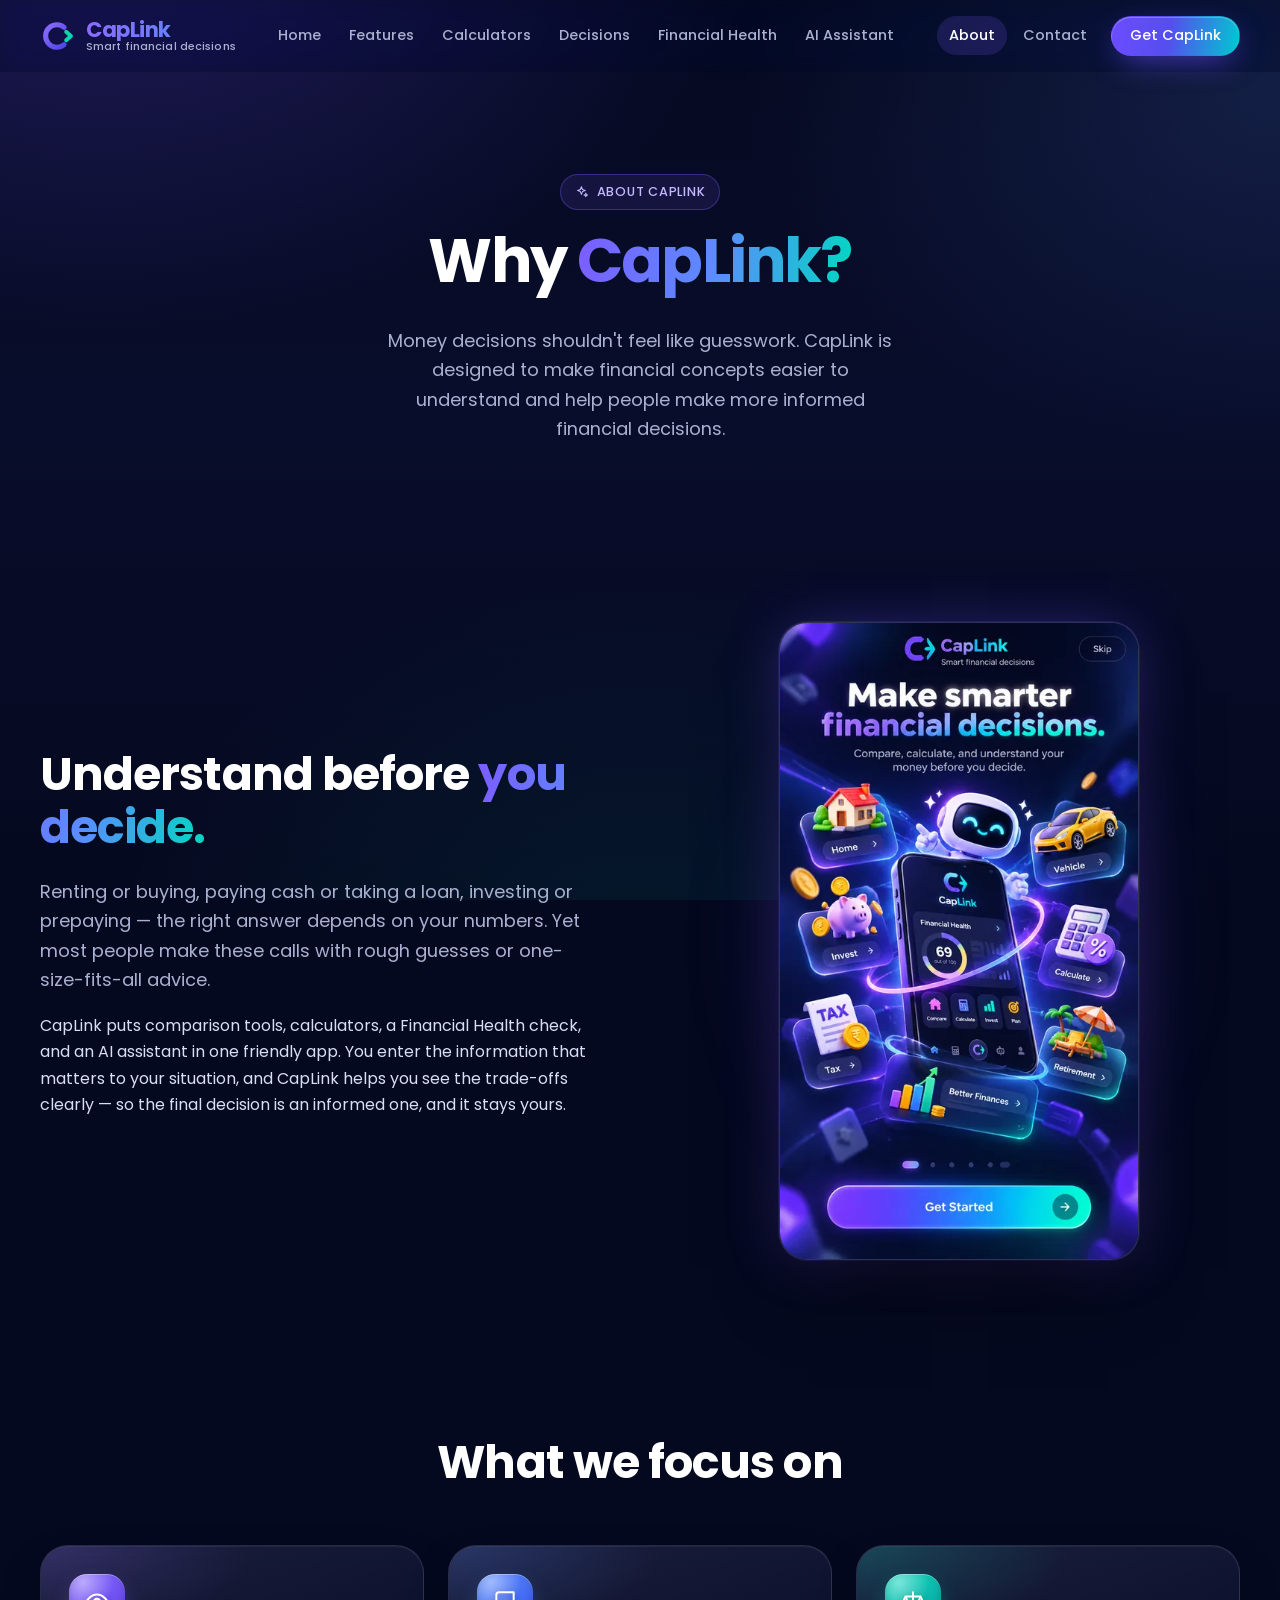
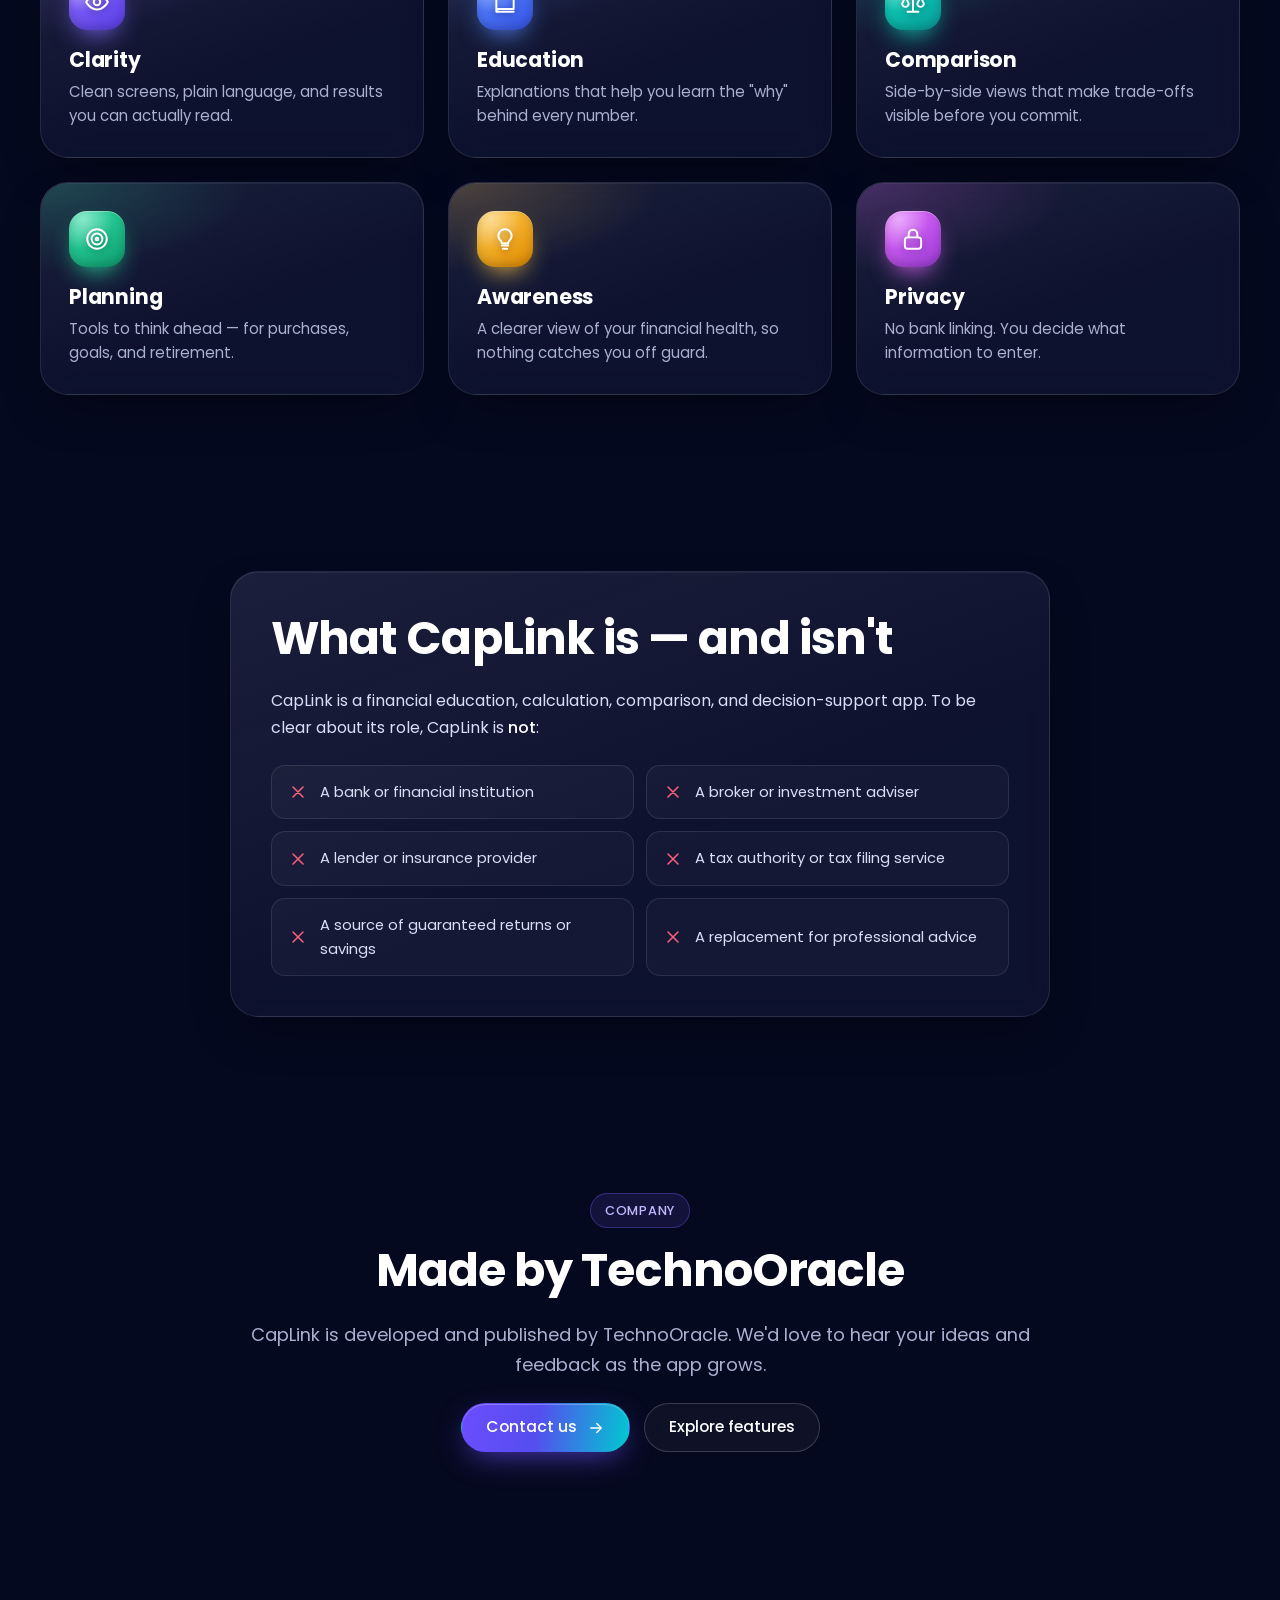
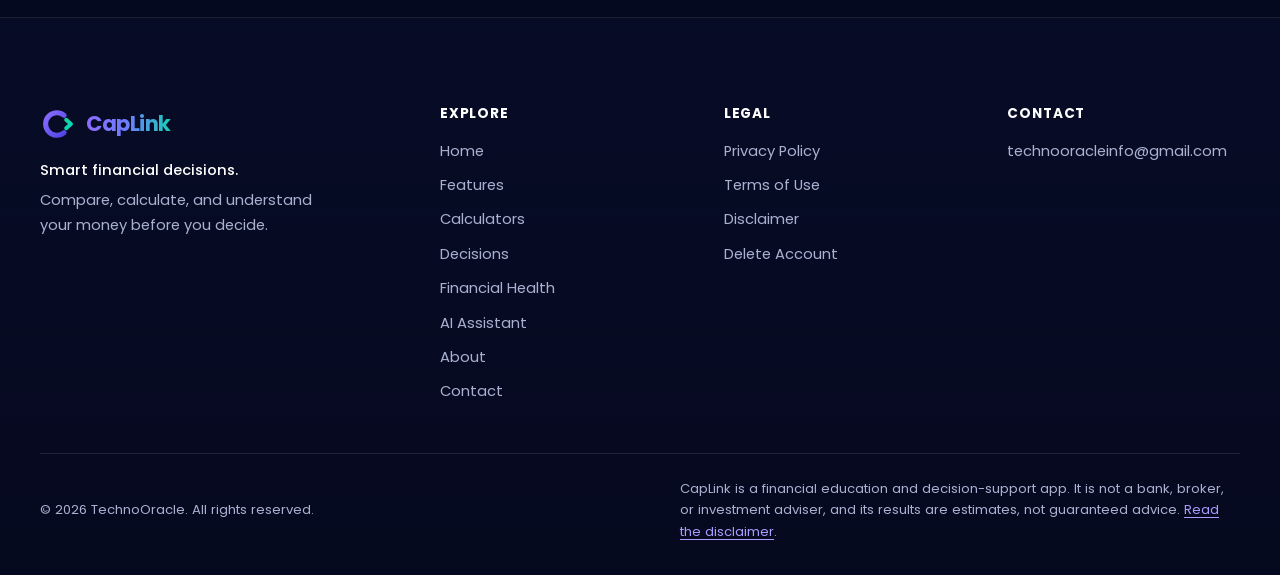
==== about.html @ 888e5fcb "first commit" ====
<!doctype html>
<html lang="en">
<head>
  <meta charset="utf-8">
  <meta name="viewport" content="width=device-width, initial-scale=1">
  <title>About CapLink — Why We Built It</title>
  <meta name="description" content="CapLink, by TechnoOracle, is designed to make financial concepts easier to understand and help people make more informed financial decisions.">
  <!-- Canonical/OG URLs use a placeholder domain: replace YOUR-DOMAIN.com before launch (see README). -->
  <link rel="canonical" href="https://YOUR-DOMAIN.com/about.html">
  <meta property="og:type" content="website">
  <meta property="og:site_name" content="CapLink">
  <meta property="og:title" content="About CapLink — Why We Built It">
  <meta property="og:description" content="CapLink, by TechnoOracle, is designed to make financial concepts easier to understand and help people make more informed financial decisions.">
  <meta property="og:url" content="https://YOUR-DOMAIN.com/about.html">
  <meta property="og:image" content="https://YOUR-DOMAIN.com/assets/backgrounds/og-image.jpg">
  <meta property="og:image:width" content="1200">
  <meta property="og:image:height" content="630">
  <meta name="twitter:card" content="summary_large_image">
  <meta name="theme-color" content="#05091F">
  <meta name="color-scheme" content="dark">
  <link rel="icon" href="assets/logo/caplink-mark.svg" type="image/svg+xml">
  <link rel="icon" href="assets/icons/favicon-32.png" sizes="32x32" type="image/png">
  <link rel="apple-touch-icon" href="assets/icons/apple-touch-icon.png">
  <link rel="preload" href="assets/fonts/poppins-700.woff" as="font" type="font/woff" crossorigin>
  <link rel="preload" href="assets/fonts/poppins-400.woff" as="font" type="font/woff" crossorigin>
  <link rel="stylesheet" href="css/styles.css">
  <link rel="stylesheet" href="css/animations.css">
  <link rel="stylesheet" href="css/responsive.css">
  <script>document.documentElement.classList.add("js");</script>
</head>
<body>
<a class="skip-link" href="#main">Skip to content</a>
<header class="site-header">
  <nav class="nav container" aria-label="Primary">
    <a class="brand" href="index.html" aria-label="CapLink home"><svg class="brand__mark" viewBox="0 0 64 64" aria-hidden="true" focusable="false"><defs><linearGradient id="m2c" x1="0" y1="0" x2="1" y2="1"><stop offset="0" stop-color="#8B6CFF"/><stop offset="1" stop-color="#4F46E5"/></linearGradient><linearGradient id="m2k" x1="0" y1="0" x2="1" y2="1"><stop offset="0" stop-color="#18D09C"/><stop offset="1" stop-color="#00D9C0"/></linearGradient></defs><path d="M42.86 16.68A20 20 0 1 0 42.86 47.32" fill="none" stroke="url(#m2c)" stroke-width="9" stroke-linecap="round"/><path d="M46.5 24.5L55 32L46.5 39.5" fill="none" stroke="url(#m2k)" stroke-width="7" stroke-linecap="round" stroke-linejoin="round"/></svg><span class="brand__text"><span class="brand__name">CapLink</span><span class="brand__tag">Smart financial decisions</span></span></a>
    <ul class="nav__links"><li><a href="index.html">Home</a></li><li><a href="features.html">Features</a></li><li><a href="calculators.html">Calculators</a></li><li><a href="decisions.html">Decisions</a></li><li><a href="financial-health.html">Financial Health</a></li><li><a href="ai-assistant.html">AI Assistant</a></li></ul>
    <ul class="nav__actions"><li><a href="about.html" aria-current="page">About</a></li><li><a href="contact.html">Contact</a></li><li><a class="btn btn--primary btn--sm" href="index.html#download">Get CapLink</a></li></ul>
    <button class="nav-toggle" type="button" aria-expanded="false" aria-controls="mobile-menu" aria-label="Open menu">
      <span class="nav-toggle__bar"></span><span class="nav-toggle__bar"></span><span class="nav-toggle__bar"></span>
    </button>
  </nav>
</header>
<div class="mobile-menu" id="mobile-menu">
  <nav aria-label="Mobile">
    <ul><li><a href="index.html">Home</a></li><li><a href="features.html">Features</a></li><li><a href="calculators.html">Calculators</a></li><li><a href="decisions.html">Decisions</a></li><li><a href="financial-health.html">Financial Health</a></li><li><a href="ai-assistant.html">AI Assistant</a></li></ul>
    <p class="mobile-menu__group-label">Company</p>
    <ul><li><a href="about.html" aria-current="page">About</a></li><li><a href="contact.html">Contact</a></li></ul>
    <p class="mobile-menu__group-label">Legal</p>
    <ul><li><a href="privacy-policy.html">Privacy Policy</a></li><li><a href="terms.html">Terms of Use</a></li><li><a href="disclaimer.html">Disclaimer</a></li><li><a href="delete-account.html">Delete Account</a></li></ul>
    <a class="btn btn--primary" href="index.html#download">Get CapLink <svg viewBox="0 0 24 24" fill="none" stroke="currentColor" stroke-width="1.8" stroke-linecap="round" stroke-linejoin="round" aria-hidden="true" focusable="false"><path d="M5 12h14M13 6l6 6-6 6"/></svg></a>
  </nav>
</div>
<main id="main">
<section class="page-hero page-hero--center" aria-labelledby="page-title">
  <div class="container container--narrow" data-reveal>
    <p class="eyebrow"><svg viewBox="0 0 24 24" fill="none" stroke="currentColor" stroke-width="1.8" stroke-linecap="round" stroke-linejoin="round" aria-hidden="true" focusable="false"><path d="M11 3l1.8 4.7 4.7 1.8-4.7 1.8L11 16l-1.8-4.7L4.5 9.5l4.7-1.8L11 3zM18.5 14l.9 2.1 2.1.9-2.1.9-.9 2.1-.9-2.1-2.1-.9 2.1-.9.9-2.1z"/></svg> About CapLink</p>
    <h1 id="page-title">Why <span class="gradient-text">CapLink?</span></h1>
    <p class="lead">Money decisions shouldn't feel like guesswork. CapLink is designed to make financial concepts easier to understand and help people make more informed financial decisions.</p>
  </div>
</section>

<section class="section section--tight" aria-labelledby="mission-title">
  <div class="container split">
    <div data-reveal>
      <h2 id="mission-title">Understand before <span class="gradient-text">you decide.</span></h2>
      <p class="lead">Renting or buying, paying cash or taking a loan, investing or prepaying — the right answer depends on your numbers. Yet most people make these calls with rough guesses or one-size-fits-all advice.</p>
      <p>CapLink puts comparison tools, calculators, a Financial Health check, and an AI assistant in one friendly app. You enter the information that matters to your situation, and CapLink helps you see the trade-offs clearly — so the final decision is an informed one, and it stays yours.</p>
    </div>
    <div class="split__media" data-reveal="scale">
      <figure class="shot float-soft"><picture><source type="image/webp" srcset="assets/screenshots/onboarding-480.webp 480w, assets/screenshots/onboarding.webp 940w" sizes="(max-width: 640px) 80vw, 360px"><img src="assets/screenshots/onboarding.jpg" width="940" height="1670" alt="CapLink onboarding screen introducing the app with the message &quot;Make smarter financial decisions&quot;" loading="lazy" decoding="async"></picture></figure>
    </div>
  </div>
</section>

<section class="section section--tight" aria-labelledby="values-title">
  <div class="container">
    <div class="section-head section-head--center" data-reveal>
      <h2 id="values-title">What we focus on</h2>
    </div>
    <div class="card-grid card-grid--3" data-reveal-stagger=".06">
      <article class="value-card feature-card glass tone-purple" data-reveal><span class="icon-tile"><svg viewBox="0 0 24 24" fill="none" stroke="currentColor" stroke-width="1.8" stroke-linecap="round" stroke-linejoin="round" aria-hidden="true" focusable="false"><path d="M2 12s3.6-7 10-7 10 7 10 7-3.6 7-10 7S2 12 2 12z"/><circle cx="12" cy="12" r="3"/></svg></span><h3>Clarity</h3><p>Clean screens, plain language, and results you can actually read.</p></article>
      <article class="value-card feature-card glass tone-blue" data-reveal><span class="icon-tile"><svg viewBox="0 0 24 24" fill="none" stroke="currentColor" stroke-width="1.8" stroke-linecap="round" stroke-linejoin="round" aria-hidden="true" focusable="false"><path d="M4 5.5A2.5 2.5 0 016.5 3H20v15.5H6.5A2.5 2.5 0 004 21V5.5zM4 21h16"/></svg></span><h3>Education</h3><p>Explanations that help you learn the "why" behind every number.</p></article>
      <article class="value-card feature-card glass tone-teal" data-reveal><span class="icon-tile"><svg viewBox="0 0 24 24" fill="none" stroke="currentColor" stroke-width="1.8" stroke-linecap="round" stroke-linejoin="round" aria-hidden="true" focusable="false"><path d="M12 3v18M7 21h10M5 7h14M5 7l-3 6.5a3 3 0 006 0L5 7zM19 7l-3 6.5a3 3 0 006 0L19 7z"/></svg></span><h3>Comparison</h3><p>Side-by-side views that make trade-offs visible before you commit.</p></article>
      <article class="value-card feature-card glass tone-green" data-reveal><span class="icon-tile"><svg viewBox="0 0 24 24" fill="none" stroke="currentColor" stroke-width="1.8" stroke-linecap="round" stroke-linejoin="round" aria-hidden="true" focusable="false"><circle cx="12" cy="12" r="9"/><circle cx="12" cy="12" r="5"/><circle cx="12" cy="12" r="1.2"/></svg></span><h3>Planning</h3><p>Tools to think ahead — for purchases, goals, and retirement.</p></article>
      <article class="value-card feature-card glass tone-gold" data-reveal><span class="icon-tile"><svg viewBox="0 0 24 24" fill="none" stroke="currentColor" stroke-width="1.8" stroke-linecap="round" stroke-linejoin="round" aria-hidden="true" focusable="false"><path d="M9 18h6M10 21h4M12 3a6 6 0 00-4 10.5c.7.7 1 1.5 1 2.5h6c0-1 .3-1.8 1-2.5A6 6 0 0012 3z"/></svg></span><h3>Awareness</h3><p>A clearer view of your financial health, so nothing catches you off guard.</p></article>
      <article class="value-card feature-card glass tone-pink" data-reveal><span class="icon-tile"><svg viewBox="0 0 24 24" fill="none" stroke="currentColor" stroke-width="1.8" stroke-linecap="round" stroke-linejoin="round" aria-hidden="true" focusable="false"><rect x="4.5" y="10.5" width="15" height="10.5" rx="2.5"/><path d="M8 10.5V7.5a4 4 0 018 0v3"/></svg></span><h3>Privacy</h3><p>No bank linking. You decide what information to enter.</p></article>
    </div>
  </div>
</section>

<section class="section section--tight" aria-labelledby="not-title">
  <div class="container container--narrow">
    <div class="glass panel" data-reveal>
      <h2 id="not-title">What CapLink is — and isn't</h2>
      <p>CapLink is a financial education, calculation, comparison, and decision-support app. To be clear about its role, CapLink is <strong>not</strong>:</p>
      <ul class="not-list">
        <li><svg viewBox="0 0 24 24" fill="none" stroke="currentColor" stroke-width="1.8" stroke-linecap="round" stroke-linejoin="round" aria-hidden="true" focusable="false"><path d="M6 6l12 12M18 6L6 18"/></svg> A bank or financial institution</li>
        <li><svg viewBox="0 0 24 24" fill="none" stroke="currentColor" stroke-width="1.8" stroke-linecap="round" stroke-linejoin="round" aria-hidden="true" focusable="false"><path d="M6 6l12 12M18 6L6 18"/></svg> A broker or investment adviser</li>
        <li><svg viewBox="0 0 24 24" fill="none" stroke="currentColor" stroke-width="1.8" stroke-linecap="round" stroke-linejoin="round" aria-hidden="true" focusable="false"><path d="M6 6l12 12M18 6L6 18"/></svg> A lender or insurance provider</li>
        <li><svg viewBox="0 0 24 24" fill="none" stroke="currentColor" stroke-width="1.8" stroke-linecap="round" stroke-linejoin="round" aria-hidden="true" focusable="false"><path d="M6 6l12 12M18 6L6 18"/></svg> A tax authority or tax filing service</li>
        <li><svg viewBox="0 0 24 24" fill="none" stroke="currentColor" stroke-width="1.8" stroke-linecap="round" stroke-linejoin="round" aria-hidden="true" focusable="false"><path d="M6 6l12 12M18 6L6 18"/></svg> A source of guaranteed returns or savings</li>
        <li><svg viewBox="0 0 24 24" fill="none" stroke="currentColor" stroke-width="1.8" stroke-linecap="round" stroke-linejoin="round" aria-hidden="true" focusable="false"><path d="M6 6l12 12M18 6L6 18"/></svg> A replacement for professional advice</li>
      </ul>
    </div>
  </div>
</section>

<section class="section section--tight" aria-labelledby="company-title">
  <div class="container container--narrow center" data-reveal>
    <p class="eyebrow">Company</p>
    <h2 id="company-title">Made by <span data-config="COMPANY_NAME">TechnoOracle</span></h2>
    <p class="lead">CapLink is developed and published by TechnoOracle. We'd love to hear your ideas and feedback as the app grows.</p>
    <div class="btn-row btn-row--center mt-3">
      <a class="btn btn--primary" href="contact.html">Contact us <svg viewBox="0 0 24 24" fill="none" stroke="currentColor" stroke-width="1.8" stroke-linecap="round" stroke-linejoin="round" aria-hidden="true" focusable="false"><path d="M5 12h14M13 6l6 6-6 6"/></svg></a>
      <a class="btn btn--ghost" href="features.html">Explore features</a>
    </div>
  </div>
</section>

</main>
<footer class="site-footer">
  <div class="container">
    <div class="footer-grid">
      <div class="footer-brand">
        <a class="brand" href="index.html" aria-label="CapLink home"><svg class="brand__mark" viewBox="0 0 64 64" aria-hidden="true" focusable="false"><defs><linearGradient id="m3c" x1="0" y1="0" x2="1" y2="1"><stop offset="0" stop-color="#8B6CFF"/><stop offset="1" stop-color="#4F46E5"/></linearGradient><linearGradient id="m3k" x1="0" y1="0" x2="1" y2="1"><stop offset="0" stop-color="#18D09C"/><stop offset="1" stop-color="#00D9C0"/></linearGradient></defs><path d="M42.86 16.68A20 20 0 1 0 42.86 47.32" fill="none" stroke="url(#m3c)" stroke-width="9" stroke-linecap="round"/><path d="M46.5 24.5L55 32L46.5 39.5" fill="none" stroke="url(#m3k)" stroke-width="7" stroke-linecap="round" stroke-linejoin="round"/></svg><span class="brand__text"><span class="brand__name">CapLink</span></span></a>
        <p class="footer-tagline">Smart financial decisions.</p>
        <p>Compare, calculate, and understand your money before you decide.</p>
      </div>
      <nav class="footer-col" aria-label="Footer navigation">
        <h2>Explore</h2>
        <ul><li><a href="index.html">Home</a></li><li><a href="features.html">Features</a></li><li><a href="calculators.html">Calculators</a></li><li><a href="decisions.html">Decisions</a></li><li><a href="financial-health.html">Financial Health</a></li><li><a href="ai-assistant.html">AI Assistant</a></li><li><a href="about.html">About</a></li><li><a href="contact.html">Contact</a></li></ul>
      </nav>
      <nav class="footer-col" aria-label="Legal">
        <h2>Legal</h2>
        <ul><li><a href="privacy-policy.html">Privacy Policy</a></li><li><a href="terms.html">Terms of Use</a></li><li><a href="disclaimer.html">Disclaimer</a></li><li><a href="delete-account.html">Delete Account</a></li></ul>
      </nav>
      <div class="footer-col">
        <h2>Contact</h2>
        <ul><li><a href="mailto:technooracleinfo@gmail.com" data-config="CONTACT_EMAIL">technooracleinfo@gmail.com</a></li></ul>
      </div>
    </div>
    <div class="footer-bottom">
      <p>&copy; <span data-config="COPYRIGHT_YEAR">2026</span> <span data-config="COMPANY_NAME">TechnoOracle</span>. All rights reserved.</p>
      <p class="footer-disclaimer">CapLink is a financial education and decision-support app. It is not a bank, broker, or investment adviser, and its results are estimates, not guaranteed advice. <a href="disclaimer.html">Read the disclaimer</a>.</p>
    </div>
  </div>
</footer>
<script src="js/config.js" defer></script>
<script src="js/navigation.js" defer></script>
<script src="js/animations.js" defer></script>
<script src="js/main.js" defer></script>
</body>
</html>
---- css/styles.css ----
/* ==========================================================================
   CapLink — core styles
   Layout & components. Breakpoint overrides live in responsive.css,
   motion lives in animations.css.
   ========================================================================== */

/* ---------- Fonts (self-hosted Poppins, SIL Open Font License) ---------- */
@font-face {
  font-family: "Poppins";
  src: url("../assets/fonts/poppins-400.woff") format("woff");
  font-weight: 400;
  font-style: normal;
  font-display: swap;
}
@font-face {
  font-family: "Poppins";
  src: url("../assets/fonts/poppins-500.woff") format("woff");
  font-weight: 500 600;
  font-style: normal;
  font-display: swap;
}
@font-face {
  font-family: "Poppins";
  src: url("../assets/fonts/poppins-700.woff") format("woff");
  font-weight: 700 800;
  font-style: normal;
  font-display: swap;
}

/* ---------- Design tokens ---------- */
:root {
  --bg-0: #05091f;
  --bg-1: #080d2b;
  --bg-2: #0b1235;
  --surface: rgba(255, 255, 255, 0.05);
  --surface-2: rgba(255, 255, 255, 0.08);
  --border: rgba(255, 255, 255, 0.1);
  --border-strong: rgba(255, 255, 255, 0.18);

  --primary: #6c4dff;
  --primary-2: #554eee;
  --violet: #7c5cff;
  --blue: #5b8cff;
  --green: #18d09c;
  --cyan: #00d9c0;
  --gold: #ffb928;
  --pink: #e05cff;
  --orange: #ff7a45;
  --red: #ff5f7e;

  --text: #ffffff;
  --text-2: #d9ddf5;
  --text-3: #aab1d0;

  --grad-brand: linear-gradient(100deg, #7c5cff 0%, #5b8cff 50%, #00d9c0 100%);
  --grad-primary: linear-gradient(100deg, #6c4dff 0%, #554eee 45%, #00c9d0 100%);
  --grad-violet: linear-gradient(135deg, #7c5cff, #554eee);

  --radius-sm: 12px;
  --radius: 20px;
  --radius-lg: 28px;
  --radius-xl: 36px;

  --shadow-card: 0 20px 50px -20px rgba(0, 0, 0, 0.6), 0 1px 0 rgba(255, 255, 255, 0.06) inset;
  --shadow-glow: 0 0 0 1px rgba(124, 92, 255, 0.35), 0 18px 60px -12px rgba(108, 77, 255, 0.55);

  --tile-a: #7c5cff;
  --tile-b: #554eee;
  --tone: #a593ff;

  --container: 1200px;
  --gutter: clamp(16px, 4vw, 32px);
  --header-h: 72px;

  --ease: cubic-bezier(0.22, 1, 0.36, 1);
  --font: "Poppins", system-ui, -apple-system, "Segoe UI", Roboto, sans-serif;
}

/* ---------- Reset / base ---------- */
*,
*::before,
*::after {
  box-sizing: border-box;
}

html {
  -webkit-text-size-adjust: 100%;
  scroll-behavior: smooth;
  scroll-padding-top: calc(var(--header-h) + 16px);
}

body {
  margin: 0;
  min-height: 100vh;
  font-family: var(--font);
  font-size: 1rem;
  line-height: 1.65;
  color: var(--text-2);
  background-color: var(--bg-0);
  background-image:
    radial-gradient(1100px 700px at 8% -10%, rgba(108, 77, 255, 0.28), transparent 60%),
    radial-gradient(900px 600px at 100% 10%, rgba(91, 140, 255, 0.16), transparent 60%),
    radial-gradient(900px 700px at 50% 110%, rgba(0, 217, 192, 0.08), transparent 60%),
    linear-gradient(180deg, var(--bg-0) 0%, var(--bg-1) 45%, var(--bg-0) 100%);
  background-attachment: fixed;
  overflow-x: hidden;
  -webkit-font-smoothing: antialiased;
  -moz-osx-font-smoothing: grayscale;
}

img,
svg {
  display: block;
  max-width: 100%;
}

img {
  height: auto;
}

a {
  color: #a99bff;
  text-decoration-thickness: 1px;
  text-underline-offset: 3px;
}

a:hover {
  color: #c9c0ff;
}

h1,
h2,
h3,
h4 {
  margin: 0 0 0.5em;
  color: var(--text);
  font-weight: 700;
  line-height: 1.15;
  letter-spacing: -0.02em;
}

h1 {
  font-size: clamp(2.3rem, 5.4vw, 4.25rem);
  letter-spacing: -0.03em;
}

h2 {
  font-size: clamp(1.8rem, 3.6vw, 2.9rem);
}

h3 {
  font-size: clamp(1.1rem, 1.6vw, 1.3rem);
  letter-spacing: -0.01em;
}

p {
  margin: 0 0 1em;
}

ul,
ol {
  margin: 0;
  padding: 0;
}

strong {
  color: var(--text);
  font-weight: 600;
}

:focus-visible {
  outline: 2px solid var(--cyan);
  outline-offset: 3px;
  border-radius: 6px;
}

::selection {
  background: rgba(124, 92, 255, 0.45);
  color: #fff;
}

.visually-hidden {
  position: absolute !important;
  width: 1px;
  height: 1px;
  padding: 0;
  margin: -1px;
  overflow: hidden;
  clip: rect(0, 0, 0, 0);
  white-space: nowrap;
  border: 0;
}

.skip-link {
  position: absolute;
  top: -100px;
  left: 16px;
  z-index: 200;
  padding: 10px 16px;
  border-radius: 10px;
  background: var(--primary);
  color: #fff;
  font-weight: 600;
  text-decoration: none;
  transition: top 0.2s;
}

.skip-link:focus {
  top: 12px;
  color: #fff;
}

/* ---------- Layout helpers ---------- */
.container {
  width: 100%;
  max-width: calc(var(--container) + var(--gutter) * 2);
  margin-inline: auto;
  padding-inline: var(--gutter);
}

.container--narrow {
  max-width: calc(820px + var(--gutter) * 2);
}

.section {
  position: relative;
  padding-block: clamp(64px, 8vw, 104px);
}

.section--tight {
  padding-block: clamp(48px, 7vw, 88px);
}

.section-head {
  max-width: 720px;
  margin-bottom: clamp(36px, 5vw, 56px);
}

.section-head--center {
  margin-inline: auto;
  text-align: center;
}

.eyebrow {
  display: inline-flex;
  align-items: center;
  gap: 8px;
  margin-bottom: 16px;
  padding: 6px 14px;
  border: 1px solid rgba(124, 92, 255, 0.35);
  border-radius: 999px;
  background: rgba(124, 92, 255, 0.12);
  color: #c4b8ff;
  font-size: 0.8rem;
  font-weight: 600;
  letter-spacing: 0.06em;
  text-transform: uppercase;
}

.eyebrow svg {
  width: 14px;
  height: 14px;
}

.eyebrow--teal {
  border-color: rgba(0, 217, 192, 0.35);
  background: rgba(0, 217, 192, 0.1);
  color: #7cf0dc;
}

.eyebrow--gold {
  border-color: rgba(255, 185, 40, 0.35);
  background: rgba(255, 185, 40, 0.1);
  color: #ffd27a;
}

.lead {
  font-size: clamp(1.02rem, 1.4vw, 1.18rem);
  color: var(--text-3);
}

.gradient-text {
  background: var(--grad-brand);
  -webkit-background-clip: text;
  background-clip: text;
  color: transparent;
  -webkit-text-fill-color: transparent;
}

.text-gold {
  color: var(--gold);
}

.muted {
  color: var(--text-3);
}

.small {
  font-size: 0.875rem;
}

.center {
  text-align: center;
}

.mt-0 { margin-top: 0; }
.mt-2 { margin-top: 16px; }
.mt-3 { margin-top: 24px; }
.mt-4 { margin-top: 32px; }
.mb-0 { margin-bottom: 0; }

/* ---------- Buttons ---------- */
.btn {
  --btn-pad-y: 14px;
  --btn-pad-x: 24px;
  position: relative;
  display: inline-flex;
  align-items: center;
  justify-content: center;
  gap: 10px;
  min-height: 48px;
  padding: var(--btn-pad-y) var(--btn-pad-x);
  border: 1px solid transparent;
  border-radius: 999px;
  font: inherit;
  font-size: 0.98rem;
  font-weight: 600;
  line-height: 1.2;
  text-decoration: none;
  white-space: nowrap;
  cursor: pointer;
  transition: transform 0.25s var(--ease), box-shadow 0.25s var(--ease), background-color 0.25s, border-color 0.25s, color 0.25s;
}

.btn svg {
  width: 18px;
  height: 18px;
  flex-shrink: 0;
}

.btn--primary {
  background: var(--grad-primary);
  color: #fff;
  box-shadow: 0 10px 30px -8px rgba(108, 77, 255, 0.7), inset 0 1px 0 rgba(255, 255, 255, 0.25);
}

.btn--primary:hover {
  color: #fff;
  transform: translateY(-2px);
  box-shadow: 0 16px 40px -8px rgba(108, 77, 255, 0.85), 0 0 0 4px rgba(124, 92, 255, 0.18), inset 0 1px 0 rgba(255, 255, 255, 0.3);
}

.btn--ghost {
  border-color: var(--border-strong);
  background: rgba(255, 255, 255, 0.04);
  color: var(--text);
  -webkit-backdrop-filter: blur(10px);
  backdrop-filter: blur(10px);
}

.btn--ghost:hover {
  color: #fff;
  border-color: rgba(124, 92, 255, 0.6);
  background: rgba(124, 92, 255, 0.12);
  transform: translateY(-2px);
}

.btn--link {
  min-height: auto;
  padding: 6px 2px;
  border-radius: 6px;
  background: none;
  color: #b9adff;
}

.btn--link:hover {
  color: #fff;
}

.btn--link svg {
  transition: transform 0.25s var(--ease);
}

.btn--link:hover svg {
  transform: translateX(4px);
}

.btn--sm {
  --btn-pad-y: 10px;
  --btn-pad-x: 18px;
  min-height: 40px;
  font-size: 0.9rem;
}

.btn--store {
  --btn-pad-x: 22px;
  gap: 12px;
  min-height: 60px;
  border-radius: 18px;
  text-align: left;
}

.btn--store .btn__label {
  display: flex;
  flex-direction: column;
  line-height: 1.2;
}

.btn--store .btn__label small {
  font-size: 0.72rem;
  font-weight: 500;
  opacity: 0.8;
}

.btn--store svg {
  width: 26px;
  height: 26px;
}

.btn[aria-disabled="true"] {
  cursor: default;
  opacity: 0.72;
  transform: none;
}

.btn-row {
  display: flex;
  flex-wrap: wrap;
  align-items: center;
  gap: 14px;
}

.placeholder-note {
  margin-top: 12px;
  font-size: 0.85rem;
  color: var(--text-3);
}

/* ---------- Glass card ---------- */
.glass {
  position: relative;
  border: 1px solid var(--border);
  border-radius: var(--radius-lg);
  background:
    linear-gradient(160deg, rgba(255, 255, 255, 0.08), rgba(255, 255, 255, 0.02) 60%),
    rgba(11, 18, 53, 0.55);
  box-shadow: var(--shadow-card);
  -webkit-backdrop-filter: blur(16px);
  backdrop-filter: blur(16px);
}

/* ---------- Header / navigation ---------- */
.site-header {
  position: sticky;
  top: 0;
  z-index: 100;
  height: var(--header-h);
  border-bottom: 1px solid transparent;
  background: rgba(5, 9, 31, 0.35);
  -webkit-backdrop-filter: blur(10px) saturate(140%);
  backdrop-filter: blur(10px) saturate(140%);
  transition: background-color 0.3s, border-color 0.3s, backdrop-filter 0.3s;
}

.site-header.is-scrolled {
  border-bottom-color: var(--border);
  background: rgba(5, 9, 31, 0.78);
  -webkit-backdrop-filter: blur(20px) saturate(160%);
  backdrop-filter: blur(20px) saturate(160%);
}

.nav {
  display: flex;
  align-items: center;
  justify-content: space-between;
  gap: 24px;
  height: 100%;
}

.brand {
  display: inline-flex;
  align-items: center;
  gap: 10px;
  flex-shrink: 0;
  color: var(--text);
  text-decoration: none;
}

.brand__mark {
  width: 36px;
  height: 36px;
}

.brand__text {
  display: flex;
  flex-direction: column;
  line-height: 1.1;
}

.brand__name {
  font-size: 1.32rem;
  font-weight: 700;
  letter-spacing: -0.02em;
  background: linear-gradient(90deg, #8b6cff 0%, #6c7dff 50%, #18d0b4 100%);
  -webkit-background-clip: text;
  background-clip: text;
  color: transparent;
  -webkit-text-fill-color: transparent;
}

.brand__tag {
  font-size: 0.68rem;
  font-weight: 500;
  color: var(--text-3);
  letter-spacing: 0.01em;
}

.nav__links,
.nav__actions {
  display: flex;
  align-items: center;
  gap: 4px;
  list-style: none;
}

.nav__links a,
.nav__actions a:not(.btn) {
  display: inline-block;
  padding: 8px 12px;
  border-radius: 999px;
  color: var(--text-3);
  font-size: 0.9rem;
  font-weight: 500;
  text-decoration: none;
  transition: color 0.2s, background-color 0.2s;
}

.nav__links a:hover,
.nav__actions a:not(.btn):hover {
  color: var(--text);
  background: rgba(255, 255, 255, 0.06);
}

.nav__links a[aria-current="page"],
.nav__actions a[aria-current="page"] {
  color: var(--text);
  background: rgba(124, 92, 255, 0.18);
}

.nav__actions .btn {
  margin-left: 8px;
}

.nav-toggle {
  display: none;
  position: relative;
  width: 44px;
  height: 44px;
  padding: 0;
  border: 1px solid var(--border);
  border-radius: 14px;
  background: rgba(255, 255, 255, 0.05);
  color: var(--text);
  cursor: pointer;
}

.nav-toggle__bar {
  position: absolute;
  left: 12px;
  width: 18px;
  height: 2px;
  border-radius: 2px;
  background: currentColor;
  transition: transform 0.3s var(--ease), opacity 0.2s;
}

.nav-toggle__bar:nth-child(1) { top: 15px; }
.nav-toggle__bar:nth-child(2) { top: 21px; }
.nav-toggle__bar:nth-child(3) { top: 27px; }

.nav-toggle[aria-expanded="true"] .nav-toggle__bar:nth-child(1) {
  transform: translateY(6px) rotate(45deg);
}
.nav-toggle[aria-expanded="true"] .nav-toggle__bar:nth-child(2) {
  opacity: 0;
}
.nav-toggle[aria-expanded="true"] .nav-toggle__bar:nth-child(3) {
  transform: translateY(-6px) rotate(-45deg);
}

.mobile-menu {
  position: fixed;
  inset: var(--header-h) 0 0 0;
  z-index: 99;
  display: none;
  padding: 16px var(--gutter) 32px;
  overflow-y: auto;
  background: rgba(5, 9, 31, 0.96);
  -webkit-backdrop-filter: blur(24px);
  backdrop-filter: blur(24px);
  opacity: 0;
  transform: translateY(-8px);
  transition: opacity 0.3s var(--ease), transform 0.3s var(--ease), visibility 0.3s;
  visibility: hidden;
}

.mobile-menu[hidden] {
  display: none !important;
}

.mobile-menu.is-open {
  opacity: 1;
  transform: none;
  visibility: visible;
}

.mobile-menu ul {
  list-style: none;
}

.mobile-menu li + li {
  border-top: 1px solid rgba(255, 255, 255, 0.06);
}

.mobile-menu a:not(.btn) {
  display: flex;
  align-items: center;
  justify-content: space-between;
  padding: 16px 4px;
  color: var(--text-2);
  font-size: 1.1rem;
  font-weight: 500;
  text-decoration: none;
}

.mobile-menu a:not(.btn)::after {
  content: "";
  width: 8px;
  height: 8px;
  border-top: 2px solid currentColor;
  border-right: 2px solid currentColor;
  transform: rotate(45deg);
  opacity: 0.5;
}

.mobile-menu a[aria-current="page"] {
  color: #fff;
}

.mobile-menu a[aria-current="page"]::before {
  content: "";
  position: absolute;
  left: calc(var(--gutter) - 12px);
  width: 4px;
  height: 22px;
  border-radius: 4px;
  background: var(--grad-brand);
}

.mobile-menu__group-label {
  margin: 24px 4px 4px;
  color: var(--text-3);
  font-size: 0.75rem;
  font-weight: 600;
  letter-spacing: 0.08em;
  text-transform: uppercase;
}

.mobile-menu .btn {
  width: 100%;
  margin-top: 28px;
}

body.menu-open {
  overflow: hidden;
}

/* ---------- Hero ---------- */
.hero {
  position: relative;
  padding-block: clamp(40px, 7vw, 96px) clamp(48px, 7vw, 96px);
  overflow-x: hidden;
  overflow-x: clip;
}

.hero__title .gradient-text {
  display: inline-block;
}

.hero__grid {
  display: grid;
  grid-template-columns: minmax(0, 1.05fr) minmax(0, 1fr);
  align-items: center;
  gap: clamp(32px, 5vw, 72px);
}

.hero__title {
  margin-bottom: 20px;
}

.hero__title span {
  display: block;
}

.hero__sub {
  max-width: 34ch;
  margin-bottom: 32px;
  font-size: clamp(1.08rem, 1.6vw, 1.3rem);
  color: var(--text-3);
}

.hero__secondary {
  margin-top: 18px;
}

.hero__assurances {
  display: flex;
  flex-wrap: wrap;
  gap: 10px 22px;
  margin-top: 36px;
  list-style: none;
  color: var(--text-3);
  font-size: 0.88rem;
}

.hero__assurances li {
  display: inline-flex;
  align-items: center;
  gap: 8px;
}

.hero__assurances svg {
  width: 18px;
  height: 18px;
  color: var(--green);
}

/* Phone/screenshot composition */
.hero__visual {
  position: relative;
  width: 100%;
  max-width: 580px;
  margin-inline: auto;
  aspect-ratio: 1 / 1.04;
}

.hero__visual::before {
  content: "";
  position: absolute;
  inset: 12% 8% 4%;
  border-radius: 50%;
  background:
    radial-gradient(closest-side, rgba(108, 77, 255, 0.55), transparent),
    radial-gradient(closest-side at 70% 70%, rgba(0, 217, 192, 0.25), transparent);
  filter: blur(40px);
  z-index: 0;
}

.shot {
  position: relative;
  margin: 0;
  overflow: hidden;
  border: 1px solid rgba(255, 255, 255, 0.14);
  border-radius: var(--radius-lg);
  background: var(--bg-2);
  box-shadow: 0 40px 80px -30px rgba(0, 0, 0, 0.8), 0 0 0 1px rgba(124, 92, 255, 0.15), 0 0 60px -10px rgba(108, 77, 255, 0.45);
}

.shot img {
  width: 100%;
  aspect-ratio: 940 / 1670;
  object-fit: cover;
}

.shot--glow-gold {
  box-shadow: 0 40px 80px -30px rgba(0, 0, 0, 0.8), 0 0 0 1px rgba(255, 185, 40, 0.2), 0 0 60px -10px rgba(255, 185, 40, 0.4);
}

.shot--glow-teal {
  box-shadow: 0 40px 80px -30px rgba(0, 0, 0, 0.8), 0 0 0 1px rgba(0, 217, 192, 0.2), 0 0 60px -10px rgba(0, 217, 192, 0.35);
}

.hero__visual .shot {
  position: absolute;
}

.shot--main {
  left: 23%;
  top: 0;
  width: 54%;
  z-index: 3;
}

.shot--left {
  left: 0;
  top: 15%;
  width: 40%;
  z-index: 1;
  transform: rotate(-7deg);
  filter: brightness(0.75) saturate(0.95);
}

.shot--right {
  right: 0;
  top: 19%;
  width: 40%;
  z-index: 1;
  transform: rotate(7deg);
  filter: brightness(0.75) saturate(0.95);
}

.float-chip {
  position: absolute;
  z-index: 4;
  display: inline-flex;
  align-items: center;
  gap: 10px;
  padding: 10px 14px;
  border: 1px solid var(--border-strong);
  border-radius: 16px;
  background: rgba(11, 18, 53, 0.82);
  -webkit-backdrop-filter: blur(14px);
  backdrop-filter: blur(14px);
  color: var(--text);
  font-size: 0.82rem;
  font-weight: 600;
  line-height: 1.25;
  box-shadow: 0 16px 40px -12px rgba(0, 0, 0, 0.7);
}

.float-chip small {
  display: block;
  color: var(--text-3);
  font-size: 0.72rem;
  font-weight: 500;
}

.float-chip__icon {
  display: grid;
  place-items: center;
  width: 34px;
  height: 34px;
  border-radius: 10px;
  flex-shrink: 0;
}

.float-chip__icon svg {
  width: 18px;
  height: 18px;
}

.float-chip--a {
  left: -2%;
  bottom: 12%;
}

.float-chip--b {
  right: -2%;
  top: 6%;
}

/* ---------- Icon tiles ---------- */
.icon-tile {
  display: grid;
  place-items: center;
  width: 56px;
  height: 56px;
  border-radius: 18px;
  color: #fff;
  background:
    radial-gradient(120% 120% at 25% 15%, rgba(255, 255, 255, 0.45), transparent 45%),
    linear-gradient(145deg, var(--tile-a), var(--tile-b));
  box-shadow:
    0 12px 26px -10px var(--tile-a),
    inset 0 -4px 10px rgba(0, 0, 0, 0.18),
    inset 0 1px 0 rgba(255, 255, 255, 0.35);
  flex-shrink: 0;
}

.icon-tile svg {
  width: 26px;
  height: 26px;
  filter: drop-shadow(0 2px 3px rgba(0, 0, 0, 0.25));
}

.icon-tile--sm {
  width: 44px;
  height: 44px;
  border-radius: 14px;
}

.icon-tile--sm svg {
  width: 22px;
  height: 22px;
}

.icon-tile--lg {
  width: 72px;
  height: 72px;
  border-radius: 22px;
}

.icon-tile--lg svg {
  width: 34px;
  height: 34px;
}

.tone-purple { --tile-a: #8b6cff; --tile-b: #5a3ee6; --tone: #a593ff; }
.tone-blue   { --tile-a: #5b8cff; --tile-b: #3554e8; --tone: #8fb0ff; }
.tone-teal   { --tile-a: #10d9c0; --tile-b: #089e9a; --tone: #5fead6; }
.tone-green  { --tile-a: #2fe0a6; --tile-b: #0f9e6f; --tone: #5fe7b8; }
.tone-gold   { --tile-a: #ffc94a; --tile-b: #e08a00; --tone: #ffcc5c; }
.tone-orange { --tile-a: #ff8a4c; --tile-b: #e5452f; --tone: #ff9f72; }
.tone-pink   { --tile-a: #e46cff; --tile-b: #9b3bd6; --tone: #ec99ff; }
.tone-red    { --tile-a: #ff7a93; --tile-b: #e0365c; --tone: #ff8fa5; }
.tone-cyan   { --tile-a: #3fd4ff; --tile-b: #1b7fe0; --tone: #7fdcff; }

/* ---------- Feature cards (home section 2) ---------- */
.card-grid {
  display: grid;
  gap: clamp(16px, 2vw, 24px);
}

.card-grid--4 { grid-template-columns: repeat(4, minmax(0, 1fr)); }
.card-grid--3 { grid-template-columns: repeat(3, minmax(0, 1fr)); }
.card-grid--2 { grid-template-columns: repeat(2, minmax(0, 1fr)); }

.feature-card {
  padding: clamp(24px, 2.6vw, 32px);
  overflow: hidden;
  transition: transform 0.4s var(--ease), border-color 0.4s, box-shadow 0.4s;
}

.feature-card::before {
  content: "";
  position: absolute;
  inset: 0;
  border-radius: inherit;
  background: radial-gradient(80% 60% at 0% 0%, color-mix(in srgb, var(--tile-a) 22%, transparent), transparent 70%);
  pointer-events: none;
}

.feature-card > * {
  position: relative;
}

.feature-card h3 {
  margin-top: 22px;
}

.feature-card p {
  margin-bottom: 0;
  color: var(--text-3);
  font-size: 0.95rem;
}

.feature-card:hover {
  transform: translateY(-6px);
  border-color: color-mix(in srgb, var(--tile-a) 55%, transparent);
  box-shadow: var(--shadow-card), 0 24px 60px -24px var(--tile-a);
}

/* ---------- Split layout (text + screenshot) ---------- */
.split {
  display: grid;
  grid-template-columns: minmax(0, 1fr) minmax(0, 1fr);
  align-items: center;
  gap: clamp(36px, 6vw, 88px);
}

.split--calc {
  grid-template-columns: minmax(0, 0.8fr) minmax(0, 1.2fr);
}

.split--media-left .split__media {
  order: -1;
}

.split__media {
  position: relative;
  display: flex;
  justify-content: center;
}

.split__media .shot {
  width: min(100%, 360px);
}

.split__media::before {
  content: "";
  position: absolute;
  inset: 10% 15%;
  border-radius: 50%;
  background: radial-gradient(closest-side, rgba(108, 77, 255, 0.5), transparent);
  filter: blur(50px);
}

.split__media--gold::before {
  background: radial-gradient(closest-side, rgba(255, 185, 40, 0.38), transparent);
}

.split__media--teal::before {
  background: radial-gradient(closest-side, rgba(0, 217, 192, 0.32), transparent);
}

.duo {
  position: relative;
  display: grid;
  grid-template-columns: 1fr 1fr;
  gap: 18px;
  width: min(100%, 560px);
  align-items: start;
}

.duo .shot {
  width: 100%;
}

.duo .shot:nth-child(2) {
  margin-top: 56px;
}

.check-list {
  display: grid;
  gap: 12px;
  margin: 24px 0 32px;
  list-style: none;
}

.check-list li {
  display: flex;
  gap: 12px;
  align-items: flex-start;
  color: var(--text-2);
}

.check-list svg {
  width: 22px;
  height: 22px;
  margin-top: 2px;
  color: var(--green);
  flex-shrink: 0;
}

/* ---------- Decision cards ---------- */
.decision-grid {
  display: grid;
  grid-template-columns: repeat(2, minmax(0, 1fr));
  gap: 16px;
}

.decision-card {
  display: flex;
  flex-direction: column;
  gap: 14px;
  padding: 22px;
  border-radius: var(--radius);
  text-decoration: none;
  color: inherit;
  transition: transform 0.35s var(--ease), border-color 0.35s, box-shadow 0.35s;
}

.decision-card:hover {
  color: inherit;
  transform: translateY(-4px);
  border-color: color-mix(in srgb, var(--tile-a) 55%, transparent);
  box-shadow: var(--shadow-card), 0 20px 50px -24px var(--tile-a);
}

.decision-card__top {
  display: flex;
  align-items: center;
  justify-content: space-between;
  gap: 12px;
}

.decision-card h3 {
  margin: 0;
  font-size: 1.08rem;
}

.decision-card p {
  margin: 0;
  color: var(--text-3);
  font-size: 0.92rem;
}

.decision-card--wide {
  grid-column: 1 / -1;
}

.tag {
  display: inline-flex;
  align-items: center;
  gap: 6px;
  padding: 4px 12px;
  border-radius: 999px;
  background: color-mix(in srgb, var(--tone, #a593ff) 14%, transparent);
  color: var(--tone, #a593ff);
  font-size: 0.75rem;
  font-weight: 600;
  white-space: nowrap;
}

.tag svg {
  width: 14px;
  height: 14px;
}

/* Detailed decision cards (decisions page) */
.decision-detail {
  display: flex;
  flex-direction: column;
  padding: clamp(24px, 2.6vw, 32px);
  transition: transform 0.4s var(--ease), border-color 0.4s, box-shadow 0.4s;
}

.decision-detail:hover {
  transform: translateY(-6px);
  border-color: color-mix(in srgb, var(--tile-a) 55%, transparent);
  box-shadow: var(--shadow-card), 0 24px 60px -24px var(--tile-a);
}

.decision-detail__head {
  display: flex;
  align-items: center;
  justify-content: space-between;
  gap: 12px;
  margin-bottom: 20px;
}

.decision-detail h3 {
  margin-bottom: 4px;
}

.decision-detail .question {
  margin-bottom: 14px;
  color: var(--tone);
  font-weight: 600;
  font-size: 0.95rem;
}

.decision-detail p {
  color: var(--text-3);
  font-size: 0.95rem;
}

.factor-list {
  display: flex;
  flex-wrap: wrap;
  gap: 8px;
  margin-top: auto;
  padding-top: 8px;
  list-style: none;
}

.factor-list li {
  padding: 5px 12px;
  border: 1px solid var(--border);
  border-radius: 999px;
  background: rgba(255, 255, 255, 0.04);
  color: var(--text-2);
  font-size: 0.78rem;
}

/* ---------- Calculator tiles ---------- */
.calc-grid {
  display: grid;
  grid-template-columns: repeat(4, minmax(0, 1fr));
  gap: clamp(14px, 2vw, 22px);
}

.calc-tile {
  display: flex;
  flex-direction: column;
  align-items: flex-start;
  gap: 16px;
  padding: 24px 22px;
  border: 1px solid color-mix(in srgb, var(--tile-a) 35%, transparent);
  border-radius: 24px;
  background:
    radial-gradient(120% 90% at 0% 0%, color-mix(in srgb, var(--tile-a) 26%, transparent), transparent 60%),
    linear-gradient(160deg, rgba(255, 255, 255, 0.07), rgba(255, 255, 255, 0.015)),
    rgba(11, 18, 53, 0.6);
  box-shadow: var(--shadow-card), 0 0 0 1px rgba(255, 255, 255, 0.02) inset;
  color: inherit;
  text-decoration: none;
  transition: transform 0.4s var(--ease), box-shadow 0.4s, border-color 0.4s;
}

.calc-tile:hover {
  color: inherit;
  transform: translateY(-6px) rotate(-0.6deg);
  border-color: color-mix(in srgb, var(--tile-a) 70%, transparent);
  box-shadow: var(--shadow-card), 0 0 40px -6px color-mix(in srgb, var(--tile-a) 60%, transparent);
}

.calc-tile h3 {
  margin: 0;
  font-size: 1.1rem;
}

.calc-tile p {
  margin: 0;
  color: var(--text-3);
  font-size: 0.88rem;
  line-height: 1.55;
}

/* Calculator directory */
.filter-bar {
  display: flex;
  flex-wrap: wrap;
  gap: 10px;
  margin-bottom: 36px;
}

.filter-btn {
  min-height: 42px;
  padding: 8px 18px;
  border: 1px solid var(--border);
  border-radius: 999px;
  background: rgba(255, 255, 255, 0.04);
  color: var(--text-2);
  font: inherit;
  font-size: 0.9rem;
  font-weight: 500;
  cursor: pointer;
  transition: background-color 0.2s, border-color 0.2s, color 0.2s;
}

.filter-btn:hover {
  border-color: rgba(124, 92, 255, 0.5);
  color: #fff;
}

.filter-btn[aria-pressed="true"] {
  border-color: transparent;
  background: var(--grad-primary);
  color: #fff;
}

.calc-dir {
  display: grid;
  grid-template-columns: repeat(3, minmax(0, 1fr));
  gap: 20px;
}

.calc-card {
  display: flex;
  flex-direction: column;
  gap: 14px;
  padding: 26px;
  border-radius: 24px;
  transition: transform 0.4s var(--ease), border-color 0.4s, box-shadow 0.4s, opacity 0.3s;
}

.calc-card[hidden] {
  display: none;
}

.calc-card:hover {
  transform: translateY(-6px);
  border-color: color-mix(in srgb, var(--tile-a) 55%, transparent);
  box-shadow: var(--shadow-card), 0 24px 60px -24px var(--tile-a);
}

.calc-card__head {
  display: flex;
  align-items: center;
  justify-content: space-between;
  gap: 12px;
}

.calc-card h3 {
  margin: 4px 0 0;
}

.calc-card p {
  margin: 0;
  color: var(--text-3);
  font-size: 0.93rem;
}

.calc-card .learn {
  margin-top: auto;
  padding-top: 10px;
}

.calc-card .learn summary {
  display: inline-flex;
  align-items: center;
  gap: 8px;
  padding: 10px 18px;
  border: 1px solid var(--border-strong);
  border-radius: 999px;
  color: var(--text);
  font-weight: 600;
  font-size: 0.9rem;
  cursor: pointer;
  list-style: none;
  transition: background-color 0.2s, border-color 0.2s;
}

.calc-card .learn summary::-webkit-details-marker {
  display: none;
}

.calc-card .learn summary:hover {
  border-color: color-mix(in srgb, var(--tile-a) 70%, transparent);
  background: color-mix(in srgb, var(--tile-a) 14%, transparent);
}

.calc-card .learn summary svg {
  width: 16px;
  height: 16px;
  transition: transform 0.3s var(--ease);
}

.calc-card .learn[open] summary svg {
  transform: rotate(90deg);
}

.calc-card .learn__body {
  margin-top: 14px;
  padding: 16px;
  border-radius: 16px;
  background: rgba(255, 255, 255, 0.04);
  font-size: 0.88rem;
  color: var(--text-2);
}

.calc-card .learn__body p {
  margin-bottom: 0.6em;
  color: var(--text-2);
  font-size: 0.88rem;
}

.calc-card .learn__body p:last-child {
  margin-bottom: 0;
}

.calc-card .learn__body .muted {
  color: var(--text-3);
}

/* ---------- Financial health score card ---------- */
.score-card {
  padding: clamp(22px, 3vw, 34px);
  border-radius: var(--radius-xl);
}

.score-card__head {
  display: flex;
  align-items: center;
  justify-content: space-between;
  gap: 12px;
  margin-bottom: 22px;
}

.score-card__title {
  display: flex;
  align-items: center;
  gap: 12px;
}

.score-card__title h3 {
  margin: 0;
  font-size: 1.1rem;
}

.score-card__title p {
  margin: 0;
  color: var(--text-3);
  font-size: 0.82rem;
}

.demo-badge {
  display: inline-flex;
  align-items: center;
  gap: 6px;
  padding: 5px 12px;
  border: 1px dashed rgba(255, 185, 40, 0.55);
  border-radius: 999px;
  color: #ffd27a;
  font-size: 0.72rem;
  font-weight: 600;
  letter-spacing: 0.04em;
  text-transform: uppercase;
  white-space: nowrap;
}

.score-card__body {
  display: grid;
  grid-template-columns: auto minmax(0, 1fr);
  align-items: center;
  gap: clamp(18px, 3vw, 32px);
}

.ring {
  position: relative;
  width: clamp(132px, 16vw, 168px);
  aspect-ratio: 1;
}

.ring svg {
  width: 100%;
  height: 100%;
  transform: rotate(-90deg);
}

.ring__track {
  fill: none;
  stroke: rgba(255, 255, 255, 0.08);
  stroke-width: 10;
}

.ring__value {
  fill: none;
  stroke: url(#ringGrad);
  stroke-width: 10;
  stroke-linecap: round;
  stroke-dasharray: 326.73;
  stroke-dashoffset: var(--ring-offset, 101.3);
}

.ring__label {
  position: absolute;
  inset: 0;
  display: grid;
  place-content: center;
  text-align: center;
}

.ring__num {
  color: var(--text);
  font-size: clamp(2.2rem, 3.6vw, 2.8rem);
  font-weight: 700;
  line-height: 1;
}

.ring__of {
  margin-top: 4px;
  color: var(--text-3);
  font-size: 0.8rem;
}

.score-stats {
  display: grid;
  grid-template-columns: repeat(3, minmax(0, 1fr));
  gap: 10px;
}

.score-stat {
  padding: 12px 10px;
  border: 1px solid var(--border);
  border-radius: 16px;
  background: rgba(255, 255, 255, 0.03);
  text-align: center;
}

.score-stat strong {
  display: block;
  font-size: clamp(0.95rem, 1.3vw, 1.08rem);
}

.score-stat span {
  display: block;
  color: var(--text-3);
  font-size: 0.72rem;
  line-height: 1.3;
}

.breakdown {
  display: grid;
  gap: 14px;
  margin-top: 26px;
  list-style: none;
}

.breakdown li {
  display: grid;
  grid-template-columns: 26px minmax(110px, 0.9fr) minmax(0, 1.4fr) 46px;
  align-items: center;
  gap: 12px;
  font-size: 0.9rem;
}

.breakdown svg {
  width: 22px;
  height: 22px;
  color: var(--tone);
}

.breakdown__name {
  color: var(--text-2);
}

.bar {
  position: relative;
  height: 8px;
  border-radius: 999px;
  background: rgba(255, 255, 255, 0.07);
  overflow: hidden;
}

.bar__fill {
  position: absolute;
  inset: 0 auto 0 0;
  width: var(--w, 0%);
  border-radius: inherit;
  background: linear-gradient(90deg, var(--tile-a), var(--tile-b));
}

.breakdown__val {
  color: var(--text-3);
  font-size: 0.82rem;
  text-align: right;
  font-variant-numeric: tabular-nums;
}

.score-card__foot {
  margin: 22px 0 0;
  padding-top: 16px;
  border-top: 1px solid var(--border);
  color: var(--text-3);
  font-size: 0.8rem;
}

.category-list {
  display: grid;
  grid-template-columns: repeat(2, minmax(0, 1fr));
  gap: 14px;
  margin: 28px 0 32px;
  list-style: none;
}

.category-list li {
  display: flex;
  align-items: flex-start;
  gap: 12px;
}

.category-list strong {
  display: block;
  font-size: 0.95rem;
}

.category-list li > span:not(.icon-tile) > span {
  display: block;
  color: var(--text-3);
  font-size: 0.85rem;
  line-height: 1.45;
}

/* ---------- AI section ---------- */
.prompt-chips {
  display: flex;
  flex-wrap: wrap;
  gap: 10px;
  margin: 24px 0 28px;
  list-style: none;
}

.prompt-chips li {
  display: inline-flex;
  align-items: center;
  gap: 8px;
  padding: 9px 16px;
  border: 1px solid rgba(124, 92, 255, 0.35);
  border-radius: 999px;
  background: linear-gradient(135deg, rgba(124, 92, 255, 0.18), rgba(91, 140, 255, 0.08));
  color: var(--text);
  font-size: 0.88rem;
  font-weight: 500;
}

.prompt-chips svg {
  width: 16px;
  height: 16px;
  color: #b9adff;
}

.notice {
  display: flex;
  gap: 14px;
  align-items: flex-start;
  padding: 18px 20px;
  border: 1px solid rgba(255, 185, 40, 0.3);
  border-radius: 18px;
  background: linear-gradient(135deg, rgba(255, 185, 40, 0.1), rgba(255, 185, 40, 0.03));
  color: var(--text-2);
  font-size: 0.9rem;
  line-height: 1.6;
}

.notice svg {
  width: 22px;
  height: 22px;
  margin-top: 1px;
  color: var(--gold);
  flex-shrink: 0;
}

.notice p {
  margin: 0;
}

.notice strong {
  color: #ffd98a;
}

.notice--info {
  border-color: rgba(91, 140, 255, 0.35);
  background: linear-gradient(135deg, rgba(91, 140, 255, 0.12), rgba(91, 140, 255, 0.03));
}

.notice--info svg {
  color: var(--blue);
}

.notice--info strong {
  color: #b9cdff;
}

.notice--lg {
  padding: 24px 26px;
  font-size: 0.98rem;
}

/* Chat illustration (AI page) */
.chat-demo {
  display: grid;
  gap: 14px;
  padding: clamp(20px, 3vw, 28px);
  border-radius: var(--radius-xl);
}

.chat-demo__head {
  display: flex;
  align-items: center;
  gap: 12px;
  padding-bottom: 14px;
  border-bottom: 1px solid var(--border);
}

.chat-demo__head strong {
  display: block;
  font-size: 0.98rem;
}

.chat-demo__head > span:not(.icon-tile):not(.beta) > span {
  color: var(--text-3);
  font-size: 0.78rem;
}

.beta {
  margin-left: auto;
  padding: 3px 10px;
  border: 1px solid rgba(24, 208, 156, 0.6);
  border-radius: 999px;
  color: #5fe7b8;
  font-size: 0.7rem;
  font-weight: 700;
  letter-spacing: 0.06em;
}

.bubble {
  max-width: 88%;
  padding: 12px 16px;
  border-radius: 18px;
  font-size: 0.9rem;
  line-height: 1.55;
}

.bubble--user {
  justify-self: end;
  border-bottom-right-radius: 6px;
  background: linear-gradient(135deg, #8b6cff, #6c4dff);
  color: #fff;
}

.bubble--bot {
  justify-self: start;
  border: 1px solid rgba(124, 92, 255, 0.3);
  border-bottom-left-radius: 6px;
  background: rgba(91, 140, 255, 0.1);
  color: var(--text-2);
}

.bubble__note {
  display: block;
  margin-top: 8px;
  color: var(--text-3);
  font-size: 0.75rem;
  font-style: italic;
}

/* ---------- Trust / privacy ---------- */
.trust-grid {
  display: grid;
  grid-template-columns: repeat(3, minmax(0, 1fr));
  gap: 14px;
  list-style: none;
}

.trust-item {
  display: flex;
  align-items: center;
  gap: 14px;
  padding: 18px 20px;
  border-radius: var(--radius);
  transition: border-color 0.3s, transform 0.3s var(--ease);
}

.trust-item:hover {
  border-color: rgba(24, 208, 156, 0.4);
  transform: translateY(-3px);
}

.trust-item__check {
  display: grid;
  place-items: center;
  width: 34px;
  height: 34px;
  border-radius: 50%;
  background: linear-gradient(135deg, rgba(24, 208, 156, 0.28), rgba(0, 217, 192, 0.12));
  color: var(--green);
  flex-shrink: 0;
}

.trust-item__check svg {
  width: 18px;
  height: 18px;
}

.trust-item strong {
  display: block;
  font-size: 0.95rem;
  font-weight: 600;
}

.trust-item > span:not(.trust-item__check) > span {
  display: block;
  color: var(--text-3);
  font-size: 0.8rem;
  line-height: 1.4;
}

.trust-statement {
  display: flex;
  align-items: center;
  gap: 16px;
  max-width: 820px;
  margin: 36px auto 0;
  padding: 20px 24px;
  border-radius: var(--radius);
  text-align: left;
  color: var(--text-2);
}

.trust-statement svg {
  width: 30px;
  height: 30px;
  color: var(--cyan);
  flex-shrink: 0;
}

.trust-statement p {
  margin: 0;
}

/* ---------- Flow ---------- */
.flow {
  position: relative;
  display: grid;
  grid-template-columns: repeat(5, minmax(0, 1fr));
  gap: 28px;
  list-style: none;
  counter-reset: flow;
}

.flow__step {
  position: relative;
  display: flex;
  flex-direction: column;
  align-items: center;
  text-align: center;
  counter-increment: flow;
}

.flow__node {
  position: relative;
  z-index: 2;
  display: grid;
  place-items: center;
  width: 88px;
  height: 88px;
  margin-bottom: 18px;
  border: 1px solid color-mix(in srgb, var(--tile-a) 50%, transparent);
  border-radius: 28px;
  background:
    radial-gradient(100% 100% at 30% 20%, color-mix(in srgb, var(--tile-a) 40%, transparent), transparent 70%),
    rgba(11, 18, 53, 0.9);
  box-shadow: 0 0 40px -8px color-mix(in srgb, var(--tile-a) 60%, transparent);
  color: #fff;
}

.flow__node svg {
  width: 34px;
  height: 34px;
}

.flow__node::after {
  content: counter(flow);
  position: absolute;
  top: -8px;
  right: -8px;
  display: grid;
  place-items: center;
  width: 26px;
  height: 26px;
  border-radius: 50%;
  background: var(--bg-1);
  border: 1px solid var(--border-strong);
  color: var(--text-2);
  font-size: 0.75rem;
  font-weight: 700;
}

.flow__step h3 {
  margin-bottom: 6px;
  font-size: 1.05rem;
}

.flow__step p {
  margin: 0;
  color: var(--text-3);
  font-size: 0.86rem;
  line-height: 1.5;
}

/* Connector between nodes */
.flow__step:not(:last-child)::after {
  content: "";
  position: absolute;
  top: 44px;
  left: calc(50% + 52px);
  width: calc(100% - 104px + 28px);
  height: 2px;
  background-image: linear-gradient(90deg, rgba(124, 92, 255, 0.9) 50%, transparent 50%);
  background-size: 12px 2px;
  z-index: 1;
}

.flow__step:not(:last-child)::before {
  content: "";
  position: absolute;
  top: 39px;
  right: calc(-28px / 2 - 2px);
  width: 10px;
  height: 10px;
  border-top: 2px solid var(--cyan);
  border-right: 2px solid var(--cyan);
  transform: translateX(-50%) rotate(45deg);
  z-index: 2;
}

/* ---------- CTA panel ---------- */
.cta-panel {
  position: relative;
  overflow: hidden;
  padding: clamp(40px, 6vw, 80px) clamp(24px, 5vw, 72px);
  border: 1px solid rgba(124, 92, 255, 0.35);
  border-radius: var(--radius-xl);
  background:
    radial-gradient(60% 120% at 0% 0%, rgba(124, 92, 255, 0.45), transparent 60%),
    radial-gradient(60% 120% at 100% 100%, rgba(0, 217, 192, 0.28), transparent 60%),
    linear-gradient(135deg, #10184a, #0a0f33);
  box-shadow: 0 40px 100px -40px rgba(108, 77, 255, 0.7);
  text-align: center;
}

.cta-panel h2 {
  max-width: 18ch;
  margin-inline: auto;
}

.cta-panel p:not(.eyebrow):not(.placeholder-note) {
  max-width: 560px;
  margin: 0 auto 32px;
  color: var(--text-2);
  font-size: 1.08rem;
}

.cta-panel .btn-row {
  justify-content: center;
}

.cta-panel__mark {
  position: absolute;
  right: -40px;
  bottom: -60px;
  width: 260px;
  opacity: 0.08;
  pointer-events: none;
}

/* ---------- Page hero (inner pages) ---------- */
.page-hero {
  position: relative;
  padding-block: clamp(48px, 8vw, 104px) clamp(40px, 6vw, 72px);
  overflow-x: hidden;
  overflow-x: clip;
}

.page-hero__grid {
  display: grid;
  grid-template-columns: minmax(0, 1.1fr) minmax(0, 0.9fr);
  align-items: center;
  gap: clamp(32px, 6vw, 80px);
}

.page-hero h1 {
  font-size: clamp(2.2rem, 5vw, 3.8rem);
}

.page-hero .lead {
  max-width: 46ch;
}

.page-hero--center {
  text-align: center;
}

.page-hero--center .lead {
  margin-inline: auto;
}

.page-hero--center .btn-row {
  justify-content: center;
}

.page-hero__media {
  position: relative;
  display: flex;
  justify-content: center;
}

.page-hero__media .shot {
  width: min(100%, 340px);
}

.page-hero__media::before {
  content: "";
  position: absolute;
  inset: 5% 10%;
  border-radius: 50%;
  background: radial-gradient(closest-side, rgba(108, 77, 255, 0.55), transparent);
  filter: blur(50px);
}

/* ---------- Feature rows (features page) ---------- */
.feature-row + .feature-row {
  margin-top: clamp(80px, 10vw, 140px);
}

.feature-row__num {
  display: inline-block;
  margin-bottom: 10px;
  color: #8f80ff;
  font-size: 0.85rem;
  font-weight: 700;
  letter-spacing: 0.1em;
}

.benefits {
  display: grid;
  gap: 10px;
  margin: 20px 0 22px;
  list-style: none;
}

.benefits li {
  display: flex;
  gap: 10px;
  align-items: flex-start;
  color: var(--text-2);
  font-size: 0.96rem;
}

.benefits svg {
  width: 20px;
  height: 20px;
  margin-top: 3px;
  color: var(--green);
  flex-shrink: 0;
}

.use-case {
  padding: 16px 18px;
  border-left: 3px solid var(--violet);
  border-radius: 0 14px 14px 0;
  background: rgba(124, 92, 255, 0.08);
  color: var(--text-2);
  font-size: 0.92rem;
}

.use-case strong {
  display: block;
  margin-bottom: 2px;
  color: #c4b8ff;
  font-size: 0.75rem;
  letter-spacing: 0.08em;
  text-transform: uppercase;
}

/* Illustrative mini-UI panel used where no screenshot exists */
.mini-ui {
  width: min(100%, 400px);
  padding: 22px;
  border-radius: var(--radius-lg);
}

.mini-ui__title {
  display: flex;
  align-items: center;
  justify-content: space-between;
  margin-bottom: 16px;
  color: var(--text);
  font-weight: 600;
}

.mini-ui__item {
  display: flex;
  align-items: center;
  gap: 14px;
  padding: 14px;
  border: 1px solid var(--border);
  border-radius: 16px;
  background: rgba(255, 255, 255, 0.03);
}

.mini-ui__item + .mini-ui__item {
  margin-top: 10px;
}

.mini-ui__item strong {
  display: block;
  font-size: 0.92rem;
}

.mini-ui__item > span:not(.icon-tile) > span {
  display: block;
  color: var(--text-3);
  font-size: 0.78rem;
}

.mini-ui__item > svg {
  width: 18px;
  height: 18px;
  margin-left: auto;
  color: var(--text-3);
}

.mini-ui__caption {
  margin: 14px 0 0;
  color: var(--text-3);
  font-size: 0.75rem;
  text-align: center;
}

/* ---------- Affordability cards ---------- */
.afford-grid {
  display: grid;
  grid-template-columns: repeat(4, minmax(0, 1fr));
  gap: 16px;
}

.afford-card {
  padding: 22px;
  border: 1px solid color-mix(in srgb, var(--tile-a) 45%, transparent);
  border-radius: 24px;
  background:
    radial-gradient(100% 100% at 100% 0%, color-mix(in srgb, var(--tile-a) 30%, transparent), transparent 60%),
    rgba(11, 18, 53, 0.65);
  box-shadow: var(--shadow-card);
  transition: transform 0.4s var(--ease), box-shadow 0.4s;
}

.afford-card:hover {
  transform: translateY(-5px);
  box-shadow: var(--shadow-card), 0 0 40px -10px var(--tile-a);
}

.afford-card h3 {
  margin: 16px 0 6px;
  font-size: 1.08rem;
}

.afford-card p {
  margin: 0 0 14px;
  color: var(--text-3);
  font-size: 0.88rem;
}

.afford-card .tag {
  white-space: normal;
}

/* ---------- Value cards (about) ---------- */
.value-card {
  padding: 28px;
  text-align: left;
}

.value-card h3 {
  margin: 18px 0 8px;
}

.value-card p {
  margin: 0;
  color: var(--text-3);
  font-size: 0.94rem;
}

.not-list {
  display: grid;
  grid-template-columns: repeat(2, minmax(0, 1fr));
  gap: 12px;
  margin-top: 24px;
  list-style: none;
}

.not-list li {
  display: flex;
  align-items: center;
  gap: 12px;
  padding: 14px 16px;
  border: 1px solid var(--border);
  border-radius: 14px;
  background: rgba(255, 255, 255, 0.03);
  font-size: 0.92rem;
}

.not-list svg {
  width: 20px;
  height: 20px;
  color: var(--red);
  flex-shrink: 0;
}

/* ---------- Contact ---------- */
.contact-card {
  padding: clamp(28px, 4vw, 48px);
  border-radius: var(--radius-xl);
  text-align: center;
}

.contact-card .icon-tile {
  margin: 0 auto 20px;
}

.contact-email {
  display: inline-block;
  margin: 8px 0 24px;
  font-size: clamp(1.1rem, 3.2vw, 1.6rem);
  font-weight: 600;
  word-break: break-all;
  background: var(--grad-brand);
  -webkit-background-clip: text;
  background-clip: text;
  color: transparent;
  -webkit-text-fill-color: transparent;
  text-decoration: none;
}

.contact-email:hover {
  text-decoration: underline;
  text-decoration-color: rgba(124, 92, 255, 0.6);
}

.topic-card {
  padding: 24px;
}

.topic-card h3 {
  margin: 16px 0 6px;
  font-size: 1.05rem;
}

.topic-card p {
  margin: 0 0 12px;
  color: var(--text-3);
  font-size: 0.9rem;
}

/* ---------- Steps (delete account) ---------- */
.steps {
  display: grid;
  gap: 14px;
  list-style: none;
  counter-reset: step;
}

.steps li {
  position: relative;
  display: flex;
  align-items: center;
  gap: 18px;
  padding: 18px 22px;
  counter-increment: step;
}

.steps li::before {
  content: counter(step);
  display: grid;
  place-items: center;
  width: 40px;
  height: 40px;
  border-radius: 14px;
  background: var(--grad-violet);
  color: #fff;
  font-weight: 700;
  flex-shrink: 0;
  box-shadow: 0 8px 20px -8px rgba(124, 92, 255, 0.8);
}

.steps strong {
  display: block;
}

.steps li > span > span {
  display: block;
  color: var(--text-3);
  font-size: 0.88rem;
}

/* ---------- Legal / prose ---------- */
.legal-layout {
  display: grid;
  grid-template-columns: 250px minmax(0, 1fr);
  gap: clamp(32px, 5vw, 64px);
  align-items: start;
}

.toc {
  position: sticky;
  top: calc(var(--header-h) + 24px);
  padding: 20px;
  border-radius: var(--radius);
  font-size: 0.85rem;
}

.toc h2 {
  margin-bottom: 12px;
  color: var(--text-3);
  font-size: 0.75rem;
  letter-spacing: 0.08em;
  text-transform: uppercase;
}

.toc ol {
  display: grid;
  gap: 2px;
  list-style: none;
}

.toc a {
  display: block;
  padding: 6px 10px;
  border-radius: 8px;
  color: var(--text-3);
  text-decoration: none;
  line-height: 1.4;
}

.toc a:hover,
.toc a.is-active {
  color: #fff;
  background: rgba(124, 92, 255, 0.15);
}

.prose {
  max-width: 760px;
  color: var(--text-2);
}

.prose h2 {
  margin: 2.4em 0 0.6em;
  padding-top: 0.2em;
  font-size: clamp(1.3rem, 2.2vw, 1.6rem);
}

.prose h2:first-child {
  margin-top: 0;
}

.prose h3 {
  margin: 1.6em 0 0.5em;
  font-size: 1.08rem;
}

.prose p,
.prose li {
  color: var(--text-2);
}

.prose ul,
.prose ol {
  margin: 0 0 1.2em;
  padding-left: 1.3em;
}

.prose li {
  margin-bottom: 0.45em;
}

.prose li::marker {
  color: #8f80ff;
}

.prose .notice {
  margin: 1.4em 0;
}

.legal-meta {
  display: flex;
  flex-wrap: wrap;
  gap: 10px 20px;
  margin-top: 20px;
  color: var(--text-3);
  font-size: 0.9rem;
}

.legal-meta span {
  display: inline-flex;
  align-items: center;
  gap: 8px;
}

.legal-meta svg {
  width: 16px;
  height: 16px;
}

/* ---------- Footer ---------- */
.site-footer {
  position: relative;
  margin-top: clamp(40px, 6vw, 80px);
  padding: clamp(56px, 7vw, 88px) 0 32px;
  border-top: 1px solid var(--border);
  background: linear-gradient(180deg, rgba(8, 13, 43, 0.6), rgba(5, 9, 31, 0.95));
}

.footer-grid {
  display: grid;
  grid-template-columns: minmax(0, 1.5fr) repeat(3, minmax(0, 1fr));
  gap: clamp(28px, 4vw, 56px);
}

.footer-brand .brand {
  margin-bottom: 16px;
}

.footer-brand p {
  max-width: 34ch;
  margin: 0 0 6px;
  color: var(--text-3);
  font-size: 0.92rem;
}

.footer-brand .footer-tagline {
  color: var(--text);
  font-weight: 600;
}

.footer-col h2 {
  margin-bottom: 16px;
  color: var(--text);
  font-size: 0.85rem;
  letter-spacing: 0.06em;
  text-transform: uppercase;
}

.footer-col ul {
  display: grid;
  gap: 8px;
  list-style: none;
}

.footer-col a {
  color: var(--text-3);
  font-size: 0.92rem;
  text-decoration: none;
  transition: color 0.2s;
  overflow-wrap: anywhere;
}

.footer-col a:hover {
  color: #fff;
}

.footer-bottom {
  display: flex;
  flex-wrap: wrap;
  align-items: center;
  justify-content: space-between;
  gap: 12px 24px;
  margin-top: 48px;
  padding-top: 24px;
  border-top: 1px solid var(--border);
  color: var(--text-3);
  font-size: 0.82rem;
}

.footer-bottom p {
  margin: 0;
}

.footer-disclaimer {
  max-width: 70ch;
}

/* ---------- Small utilities ---------- */
.panel {
  padding: clamp(24px, 4vw, 40px);
}

.btn-row--center {
  justify-content: center;
}

.eyebrow .beta {
  margin-left: 4px;
}

.calc-card--wide {
  grid-column: span 2;
  justify-content: center;
}

@media (max-width: 640px) {
  .calc-card--wide {
    grid-column: auto;
  }
}
---- css/animations.css ----
/* ==========================================================================
   CapLink — motion
   Subtle by design. Everything here is disabled for prefers-reduced-motion.
   ========================================================================== */

/* ---------- Scroll reveal ----------
   Elements are only hidden when JS has loaded (html.js), so content is
   always visible without JavaScript. */
.js [data-reveal] {
  opacity: 0;
  translate: 0 28px;
  transition: opacity 0.9s var(--ease), translate 0.9s var(--ease), scale 0.9s var(--ease), transform 0.4s var(--ease), border-color 0.4s, box-shadow 0.4s;
  transition-delay: var(--reveal-delay, 0s), var(--reveal-delay, 0s), var(--reveal-delay, 0s), 0s, 0s, 0s;
}

.js [data-reveal="fade"] {
  translate: none;
}

.js [data-reveal="scale"] {
  translate: none;
  scale: 0.96;
}

.js [data-reveal].is-visible {
  opacity: 1;
  translate: none;
  scale: none;
}

/* ---------- Floating phones ---------- */
@keyframes float-main {
  0%, 100% { transform: translateY(0); }
  50% { transform: translateY(-14px); }
}

@keyframes float-left {
  0%, 100% { transform: rotate(-7deg) translateY(0); }
  50% { transform: rotate(-6deg) translateY(-10px); }
}

@keyframes float-right {
  0%, 100% { transform: rotate(7deg) translateY(0); }
  50% { transform: rotate(6deg) translateY(-10px); }
}

@keyframes float-chip {
  0%, 100% { transform: translateY(0); }
  50% { transform: translateY(-8px); }
}

.shot--main { animation: float-main 7s ease-in-out infinite; }
.shot--left { animation: float-left 8s ease-in-out infinite 0.6s; }
.shot--right { animation: float-right 8.5s ease-in-out infinite 1.2s; }
.float-chip--a { animation: float-chip 6s ease-in-out infinite 0.3s; }
.float-chip--b { animation: float-chip 6.5s ease-in-out infinite 1.4s; }

.float-soft {
  animation: float-main 8s ease-in-out infinite;
}

/* ---------- Glow pulse behind hero ---------- */
@keyframes glow-pulse {
  0%, 100% { opacity: 0.85; transform: scale(1); }
  50% { opacity: 1; transform: scale(1.05); }
}

.hero__visual::before,
.page-hero__media::before {
  animation: glow-pulse 9s ease-in-out infinite;
}

/* ---------- Gradient text shimmer (very slow) ---------- */
@keyframes gradient-shift {
  0%, 100% { background-position: 0% 50%; }
  50% { background-position: 100% 50%; }
}

.gradient-text--animated {
  background-size: 200% 100%;
  animation: gradient-shift 10s ease-in-out infinite;
}

/* ---------- Border glow on CTA panel ---------- */
@keyframes border-glow {
  0%, 100% { box-shadow: 0 40px 100px -40px rgba(108, 77, 255, 0.7); }
  50% { box-shadow: 0 40px 110px -36px rgba(0, 217, 192, 0.55); }
}

.cta-panel {
  animation: border-glow 8s ease-in-out infinite;
}

/* ---------- Flow connectors: marching dashes ---------- */
@keyframes dash-x {
  to { background-position: 24px 0; }
}

@keyframes dash-y {
  to { background-position: 0 24px; }
}

.flow__step:not(:last-child)::after {
  animation: dash-x 1.2s linear infinite;
}

@media (max-width: 1024px) {
  .flow__step:not(:last-child)::after {
    animation-name: dash-y;
  }
}

@keyframes arrow-nudge {
  0%, 100% { opacity: 0.6; }
  50% { opacity: 1; }
}

.flow__step:not(:last-child)::before {
  animation: arrow-nudge 2.4s ease-in-out infinite;
}

/* ---------- Score ring + bars fill on reveal ---------- */
.js .ring__value {
  stroke-dashoffset: 326.73;
  transition: stroke-dashoffset 1.8s var(--ease) 0.2s;
}

.js .is-visible .ring__value {
  stroke-dashoffset: var(--ring-offset, 101.3);
}

.js .bar__fill {
  width: 0;
  transition: width 1.4s var(--ease);
  transition-delay: calc(0.3s + var(--i, 0) * 0.08s);
}

.js .is-visible .bar__fill {
  width: var(--w, 0%);
}

/* ---------- Reduced motion ---------- */
@media (prefers-reduced-motion: reduce) {
  html {
    scroll-behavior: auto;
  }

  *,
  *::before,
  *::after {
    animation-duration: 0.001ms !important;
    animation-iteration-count: 1 !important;
    transition-duration: 0.001ms !important;
    transition-delay: 0s !important;
  }

  .js [data-reveal] {
    opacity: 1;
    translate: none;
    scale: none;
  }

  .shot--left { transform: rotate(-7deg); }
  .shot--right { transform: rotate(7deg); }
}
---- css/responsive.css ----
/* ==========================================================================
   CapLink — responsive layer
   Mobile-first intent: base styles are tuned for desktop composition,
   these rules re-compose (not just shrink) each section per breakpoint.
   ========================================================================== */

/* ---------- Large desktop (1440 / 1920) ---------- */
@media (min-width: 1440px) {
  :root {
    --container: 1240px;
  }
}

@media (min-width: 1800px) {
  :root {
    --container: 1320px;
  }

  .hero__visual {
    max-width: 640px;
  }
}

/* ---------- Compact desktop / large tablet (≤ 1180px) ---------- */
@media (max-width: 1180px) {
  .nav__links,
  .nav__actions {
    display: none;
  }

  .nav-toggle {
    display: inline-block;
  }

  .mobile-menu {
    display: block;
  }

  .mobile-menu li {
    position: relative;
  }

  .mobile-menu a[aria-current="page"]::before {
    left: -12px;
    top: 50%;
    transform: translateY(-50%);
  }

  .calc-grid {
    grid-template-columns: repeat(4, minmax(0, 1fr));
  }

  .afford-grid {
    grid-template-columns: repeat(2, minmax(0, 1fr));
  }
}

/* ---------- Tablet landscape (≤ 1024px) ---------- */
@media (max-width: 1024px) {
  .card-grid--4 {
    grid-template-columns: repeat(2, minmax(0, 1fr));
  }

  .calc-grid {
    grid-template-columns: repeat(2, minmax(0, 1fr));
  }

  .calc-dir {
    grid-template-columns: repeat(2, minmax(0, 1fr));
  }

  .trust-grid {
    grid-template-columns: repeat(2, minmax(0, 1fr));
  }

  .footer-grid {
    grid-template-columns: repeat(3, minmax(0, 1fr));
  }

  .footer-brand {
    grid-column: 1 / -1;
  }

  .score-card__body {
    grid-template-columns: 1fr;
    justify-items: center;
  }

  .score-stats {
    width: 100%;
  }

  /* Flow: 5 across becomes a vertical timeline */
  .flow {
    grid-template-columns: 1fr;
    gap: 0;
    max-width: 520px;
    margin-inline: auto;
  }

  .flow__step {
    display: grid;
    grid-template-columns: 72px minmax(0, 1fr);
    column-gap: 20px;
    align-items: center;
    text-align: left;
    padding-bottom: 36px;
  }

  .flow__step:last-child {
    padding-bottom: 0;
  }

  .flow__node {
    grid-row: span 2;
    width: 72px;
    height: 72px;
    margin: 0;
    border-radius: 22px;
  }

  .flow__node svg {
    width: 28px;
    height: 28px;
  }

  .flow__step h3 {
    align-self: end;
    margin: 0;
  }

  .flow__step p {
    align-self: start;
  }

  .flow__step:not(:last-child)::after {
    top: 80px;
    left: 35px;
    width: 2px;
    height: calc(100% - 88px);
    background-image: linear-gradient(180deg, rgba(124, 92, 255, 0.9) 50%, transparent 50%);
    background-size: 2px 12px;
  }

  .flow__step:not(:last-child)::before {
    top: auto;
    bottom: 6px;
    right: auto;
    left: 36px;
    transform: translateX(-50%) rotate(135deg);
  }
}

/* ---------- Tablet portrait (≤ 860px) ---------- */
@media (max-width: 860px) {
  .hero__grid,
  .split,
  .page-hero__grid {
    grid-template-columns: 1fr;
  }

  .hero__copy {
    text-align: center;
  }

  .hero__sub {
    margin-inline: auto;
  }

  .hero .btn-row,
  .hero__assurances {
    justify-content: center;
  }

  .hero__visual {
    max-width: 520px;
  }

  .split__media,
  .split--media-left .split__media {
    order: 2;
  }

  .page-hero__grid {
    text-align: center;
  }

  .page-hero .lead {
    margin-inline: auto;
  }

  .page-hero .btn-row {
    justify-content: center;
  }

  .page-hero .eyebrow {
    margin-inline: auto;
  }

  .legal-layout {
    grid-template-columns: 1fr;
  }

  .toc {
    position: static;
  }

  .toc ol {
    grid-template-columns: repeat(2, minmax(0, 1fr));
    gap: 2px 8px;
  }

  .card-grid--3 {
    grid-template-columns: repeat(2, minmax(0, 1fr));
  }
}

/* ---------- Large phones (≤ 640px) ---------- */
@media (max-width: 640px) {
  :root {
    --header-h: 64px;
  }

  body {
    background-attachment: scroll;
  }

  .brand__mark {
    width: 32px;
    height: 32px;
  }

  .brand__name {
    font-size: 1.2rem;
  }

  .hero__title span {
    display: inline;
  }

  .btn-row {
    flex-direction: column;
    align-items: stretch;
  }

  .btn-row .btn {
    width: 100%;
  }

  .hero__secondary {
    display: flex;
    justify-content: center;
  }

  /* Hero composition: keep the main screenshot large and readable */
  .hero__visual {
    aspect-ratio: 1 / 1.22;
    max-width: 420px;
  }

  .shot--main {
    left: 17%;
    width: 66%;
  }

  .shot--left,
  .shot--right {
    width: 38%;
    top: 22%;
  }

  .float-chip {
    padding: 8px 10px;
    font-size: 0.74rem;
  }

  .float-chip__icon {
    width: 28px;
    height: 28px;
  }

  .float-chip--a {
    left: 0;
    bottom: 6%;
  }

  .float-chip--b {
    right: 0;
    top: 4%;
  }

  .card-grid--4,
  .card-grid--3,
  .card-grid--2 {
    grid-template-columns: 1fr;
  }

  .decision-grid {
    grid-template-columns: 1fr;
  }

  .calc-grid {
    grid-template-columns: repeat(2, minmax(0, 1fr));
    gap: 12px;
  }

  .calc-tile {
    padding: 18px 16px;
    gap: 12px;
  }

  .calc-tile .icon-tile {
    width: 46px;
    height: 46px;
    border-radius: 15px;
  }

  .calc-tile .icon-tile svg {
    width: 22px;
    height: 22px;
  }

  .calc-tile p {
    display: none;
  }

  .calc-dir {
    grid-template-columns: 1fr;
  }

  .afford-grid {
    grid-template-columns: 1fr;
  }

  .trust-grid {
    grid-template-columns: 1fr;
  }

  .trust-statement {
    flex-direction: column;
    text-align: center;
  }

  .category-list {
    grid-template-columns: 1fr;
  }

  .not-list {
    grid-template-columns: 1fr;
  }

  .breakdown li {
    grid-template-columns: 22px minmax(0, 1fr) 44px;
    row-gap: 6px;
  }

  .breakdown .bar {
    grid-column: 2 / 4;
    grid-row: 2;
  }

  .score-card__head {
    flex-wrap: wrap;
  }

  .duo {
    gap: 12px;
  }

  .duo .shot:nth-child(2) {
    margin-top: 36px;
  }

  .split__media .shot,
  .page-hero__media .shot {
    width: min(100%, 300px);
  }

  .footer-grid {
    grid-template-columns: repeat(2, minmax(0, 1fr));
  }

  .footer-bottom {
    flex-direction: column;
    align-items: flex-start;
  }

  .toc ol {
    grid-template-columns: 1fr;
  }

  .steps li {
    padding: 16px;
    gap: 14px;
  }

  .cta-panel {
    text-align: left;
  }

  .cta-panel h2,
  .cta-panel p {
    margin-left: 0;
  }

  .filter-bar {
    flex-wrap: nowrap;
    overflow-x: auto;
    margin-inline: calc(var(--gutter) * -1);
    padding: 4px var(--gutter) 8px;
    scrollbar-width: none;
  }

  .filter-bar::-webkit-scrollbar {
    display: none;
  }

  .filter-btn {
    flex-shrink: 0;
  }
}

/* ---------- Small phones (≤ 400px) ---------- */
@media (max-width: 400px) {
  h1 {
    font-size: 2.1rem;
  }

  .brand__tag {
    display: none;
  }

  .float-chip small {
    display: none;
  }

  .score-stats {
    grid-template-columns: 1fr;
  }

  .score-stat {
    display: flex;
    align-items: baseline;
    justify-content: space-between;
    gap: 8px;
    text-align: left;
  }

  .footer-grid {
    grid-template-columns: 1fr;
  }

  .calc-grid {
    gap: 10px;
  }

  .calc-tile h3 {
    font-size: 0.98rem;
  }

  .contact-card {
    padding: 24px 18px;
  }
}

/* ---------- Very small (320px) ---------- */
@media (max-width: 340px) {
  :root {
    --gutter: 14px;
  }

  h1 {
    font-size: 1.9rem;
  }

  .float-chip {
    display: none;
  }
}
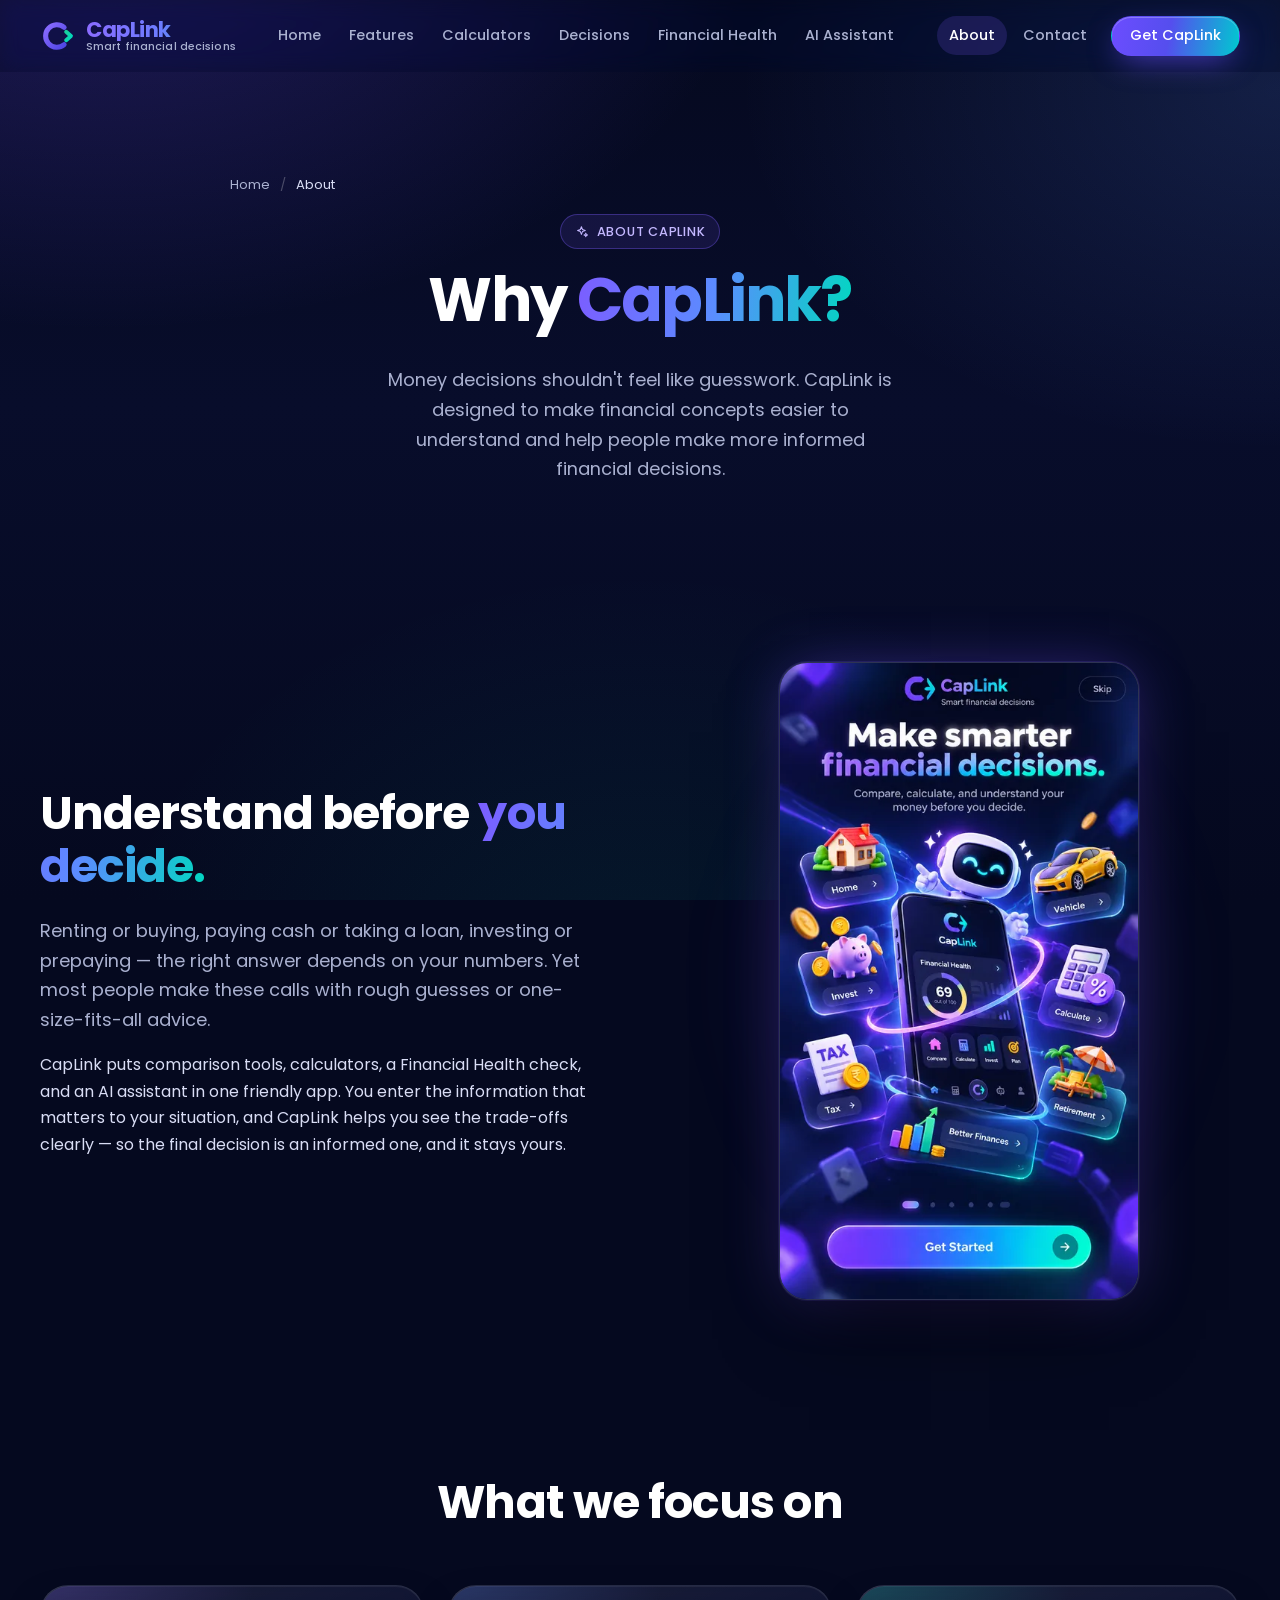
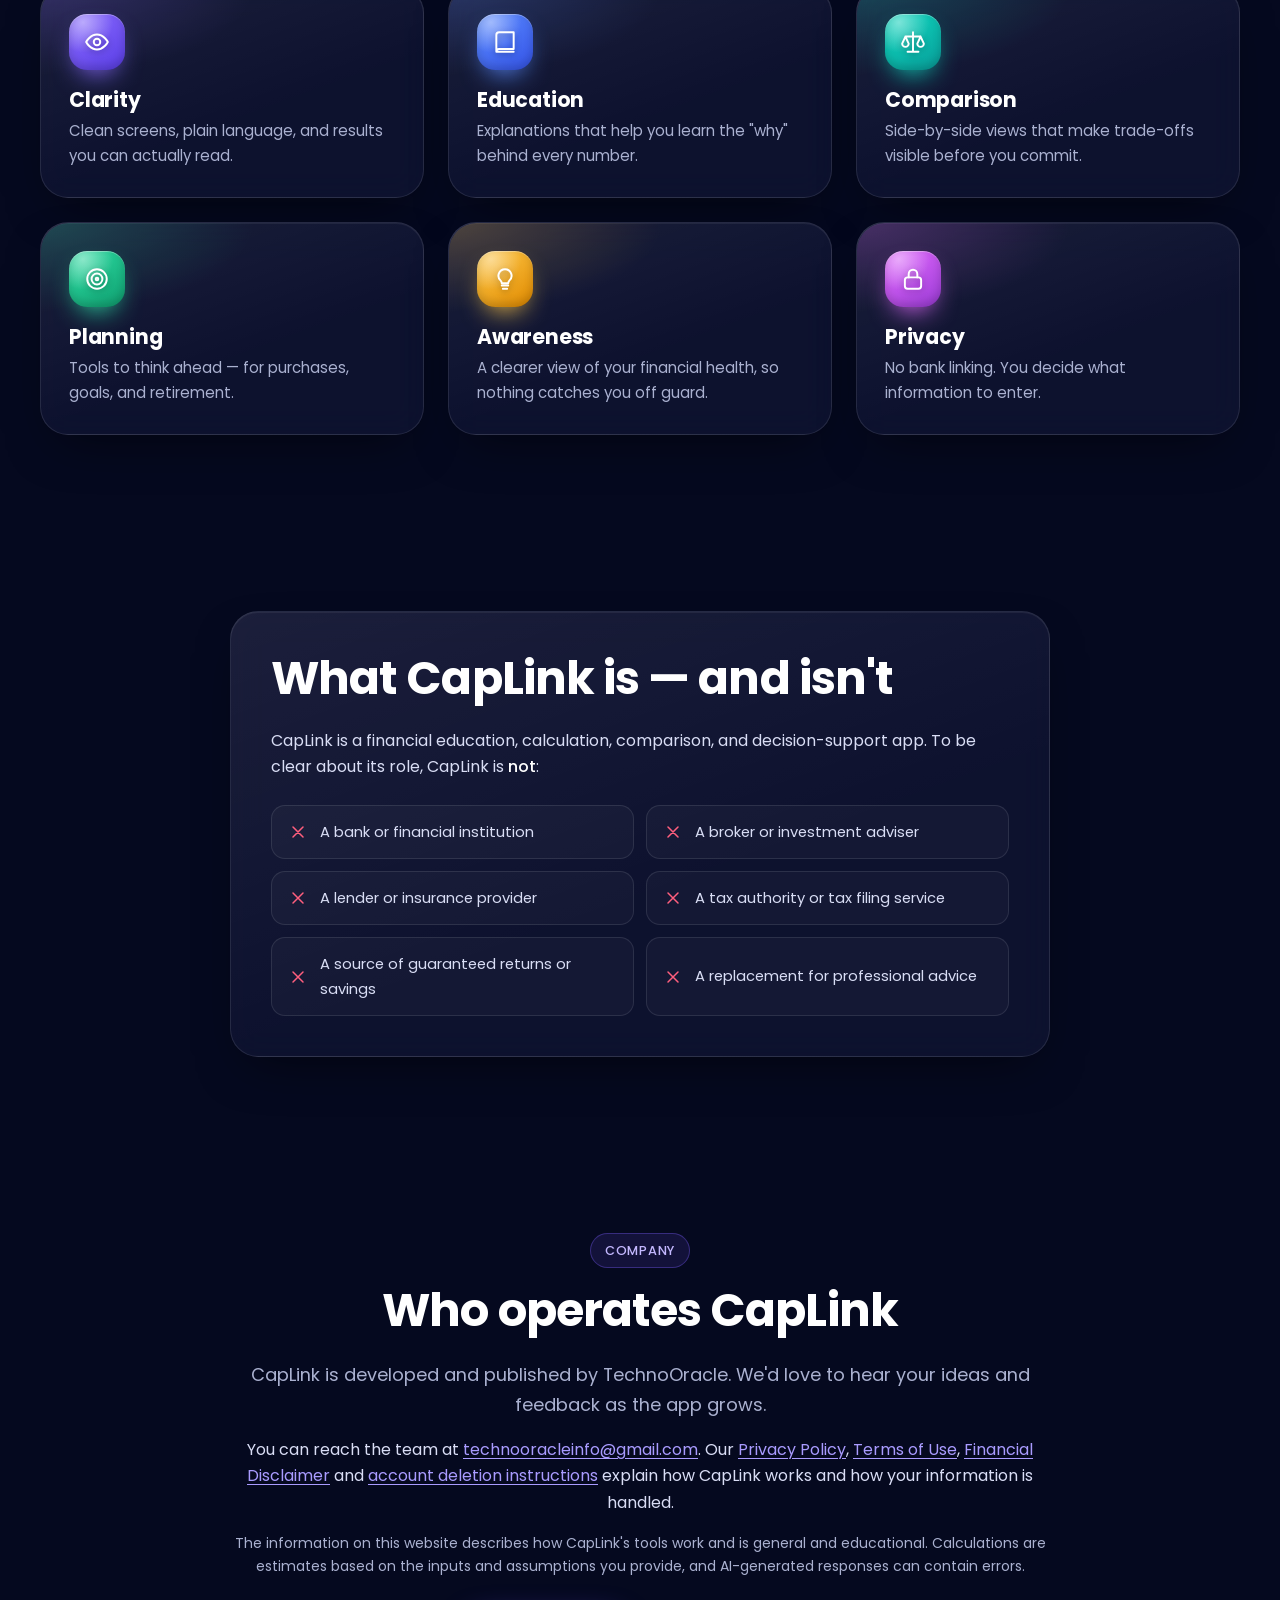
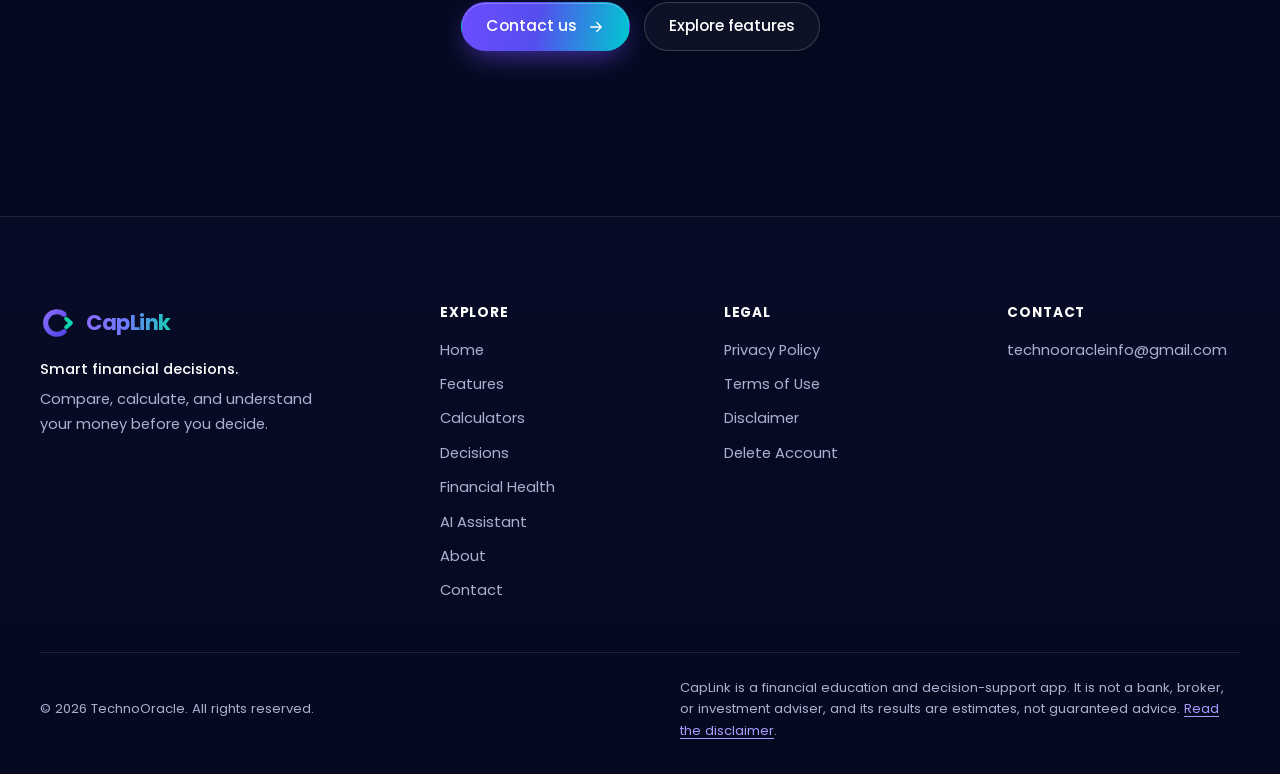
==== commit a987e34c: "seo optimisation" ====
--- a/about.html
+++ b/about.html
@@ -1,32 +1,44 @@
 <!doctype html>
 <html lang="en">
 <head>
-  <meta charset="utf-8">
-  <meta name="viewport" content="width=device-width, initial-scale=1">
-  <title>About CapLink — Why We Built It</title>
-  <meta name="description" content="CapLink, by TechnoOracle, is designed to make financial concepts easier to understand and help people make more informed financial decisions.">
-  <!-- Canonical/OG URLs use a placeholder domain: replace YOUR-DOMAIN.com before launch (see README). -->
-  <link rel="canonical" href="https://YOUR-DOMAIN.com/about.html">
+  <meta charset="UTF-8">
+  <meta name="viewport" content="width=device-width, initial-scale=1.0">
+  <title>About CapLink — Making Financial Decisions Simpler</title>
+  <meta name="description" content="Learn about CapLink and its mission to make financial decisions easier to understand through comparisons, calculators, planning tools and financial education.">
+  <meta name="robots" content="index, follow, max-image-preview:large, max-snippet:-1">
+  <meta name="author" content="TechnoOracle">
+  <!-- GOOGLE SEARCH CONSOLE VERIFICATION CODE GOES HERE (only if you verify with the HTML-tag method) -->
+  <!-- SITE_URL placeholder: run scripts/set-site-url.sh once the production URL is known (see SEO-AUDIT.md). -->
+  <link rel="canonical" href="https://YOUR_PRODUCTION_URL_HERE/about.html">
   <meta property="og:type" content="website">
   <meta property="og:site_name" content="CapLink">
-  <meta property="og:title" content="About CapLink — Why We Built It">
-  <meta property="og:description" content="CapLink, by TechnoOracle, is designed to make financial concepts easier to understand and help people make more informed financial decisions.">
-  <meta property="og:url" content="https://YOUR-DOMAIN.com/about.html">
-  <meta property="og:image" content="https://YOUR-DOMAIN.com/assets/backgrounds/og-image.jpg">
+  <meta property="og:locale" content="en_IN">
+  <meta property="og:title" content="About CapLink — Making Financial Decisions Simpler">
+  <meta property="og:description" content="Learn about CapLink and its mission to make financial decisions easier to understand through comparisons, calculators, planning tools and financial education.">
+  <meta property="og:url" content="https://YOUR_PRODUCTION_URL_HERE/about.html">
+  <meta property="og:image" content="https://YOUR_PRODUCTION_URL_HERE/assets/seo/caplink-og-image.png">
+  <meta property="og:image:type" content="image/png">
   <meta property="og:image:width" content="1200">
   <meta property="og:image:height" content="630">
+  <meta property="og:image:alt" content="CapLink — Make smarter financial decisions. Compare, calculate, and understand your money before you decide.">
   <meta name="twitter:card" content="summary_large_image">
+  <meta name="twitter:title" content="About CapLink — Making Financial Decisions Simpler">
+  <meta name="twitter:description" content="Learn about CapLink and its mission to make financial decisions easier to understand through comparisons, calculators, planning tools and financial education.">
+  <meta name="twitter:image" content="https://YOUR_PRODUCTION_URL_HERE/assets/seo/caplink-og-image.png">
+  <meta name="twitter:image:alt" content="CapLink — Make smarter financial decisions. Compare, calculate, and understand your money before you decide.">
   <meta name="theme-color" content="#05091F">
   <meta name="color-scheme" content="dark">
+  <link rel="icon" href="favicon.ico" sizes="any">
   <link rel="icon" href="assets/logo/caplink-mark.svg" type="image/svg+xml">
-  <link rel="icon" href="assets/icons/favicon-32.png" sizes="32x32" type="image/png">
   <link rel="apple-touch-icon" href="assets/icons/apple-touch-icon.png">
+  <link rel="manifest" href="site.webmanifest">
   <link rel="preload" href="assets/fonts/poppins-700.woff" as="font" type="font/woff" crossorigin>
   <link rel="preload" href="assets/fonts/poppins-400.woff" as="font" type="font/woff" crossorigin>
   <link rel="stylesheet" href="css/styles.css">
   <link rel="stylesheet" href="css/animations.css">
   <link rel="stylesheet" href="css/responsive.css">
   <script>document.documentElement.classList.add("js");</script>
+  <script type="application/ld+json">{"@context":"https://schema.org","@graph":[{"@type":"Organization","@id":"https://YOUR_PRODUCTION_URL_HERE/#organization","name":"TechnoOracle","url":"https://YOUR_PRODUCTION_URL_HERE/","email":"technooracleinfo@gmail.com","logo":{"@type":"ImageObject","url":"https://YOUR_PRODUCTION_URL_HERE/assets/icons/apple-touch-icon.png","width":180,"height":180},"contactPoint":{"@type":"ContactPoint","contactType":"customer support","email":"technooracleinfo@gmail.com"}},{"@type":"WebSite","@id":"https://YOUR_PRODUCTION_URL_HERE/#website","name":"CapLink","alternateName":"CapLink — Smart financial decisions","url":"https://YOUR_PRODUCTION_URL_HERE/","description":"Compare, calculate, and understand your money before you decide.","inLanguage":"en","publisher":{"@id":"https://YOUR_PRODUCTION_URL_HERE/#organization"}},{"@type":"SoftwareApplication","@id":"https://YOUR_PRODUCTION_URL_HERE/#app","name":"CapLink","applicationCategory":"FinanceApplication","operatingSystem":"Android","description":"Financial decision and financial-awareness application with decision comparisons, financial calculators, a Financial Health check, and an AI assistant for financial education.","url":"https://YOUR_PRODUCTION_URL_HERE/","image":"https://YOUR_PRODUCTION_URL_HERE/assets/seo/caplink-og-image.png","publisher":{"@id":"https://YOUR_PRODUCTION_URL_HERE/#organization"},"featureList":["Rent vs Buy, Car Cash vs Loan, EV vs Petrol/Diesel, Flat vs Land and Prepay vs Invest comparisons","Affordability checks for car, home, bike and gadgets","SIP, Lumpsum, SWP, EMI, Loan, FD, Gold, Retirement, Inflation and Tax calculators","Financial Health score and breakdown","CapLink Assistant AI financial education chat"]},{"@type":"AboutPage","@id":"https://YOUR_PRODUCTION_URL_HERE/about.html#webpage","url":"https://YOUR_PRODUCTION_URL_HERE/about.html","name":"About CapLink — Making Financial Decisions Simpler","description":"Learn about CapLink and its mission to make financial decisions easier to understand through comparisons, calculators, planning tools and financial education.","isPartOf":{"@id":"https://YOUR_PRODUCTION_URL_HERE/#website"},"publisher":{"@id":"https://YOUR_PRODUCTION_URL_HERE/#organization"},"inLanguage":"en","breadcrumb":{"@id":"https://YOUR_PRODUCTION_URL_HERE/about.html#breadcrumb"},"about":{"@id":"https://YOUR_PRODUCTION_URL_HERE/#app"}},{"@type":"BreadcrumbList","itemListElement":[{"@type":"ListItem","position":1,"name":"Home","item":"https://YOUR_PRODUCTION_URL_HERE/"},{"@type":"ListItem","position":2,"name":"About","item":"https://YOUR_PRODUCTION_URL_HERE/about.html"}],"@id":"https://YOUR_PRODUCTION_URL_HERE/about.html#breadcrumb"}]}</script>
 </head>
 <body>
 <a class="skip-link" href="#main">Skip to content</a>
@@ -53,6 +65,7 @@
 <main id="main">
 <section class="page-hero page-hero--center" aria-labelledby="page-title">
   <div class="container container--narrow" data-reveal>
+    <nav class="breadcrumbs" aria-label="Breadcrumb"><ol><li><a href="index.html">Home</a></li><li aria-current="page">About</li></ol></nav>
     <p class="eyebrow"><svg viewBox="0 0 24 24" fill="none" stroke="currentColor" stroke-width="1.8" stroke-linecap="round" stroke-linejoin="round" aria-hidden="true" focusable="false"><path d="M11 3l1.8 4.7 4.7 1.8-4.7 1.8L11 16l-1.8-4.7L4.5 9.5l4.7-1.8L11 3zM18.5 14l.9 2.1 2.1.9-2.1.9-.9 2.1-.9-2.1-2.1-.9 2.1-.9.9-2.1z"/></svg> About CapLink</p>
     <h1 id="page-title">Why <span class="gradient-text">CapLink?</span></h1>
     <p class="lead">Money decisions shouldn't feel like guesswork. CapLink is designed to make financial concepts easier to understand and help people make more informed financial decisions.</p>
@@ -67,7 +80,7 @@
       <p>CapLink puts comparison tools, calculators, a Financial Health check, and an AI assistant in one friendly app. You enter the information that matters to your situation, and CapLink helps you see the trade-offs clearly — so the final decision is an informed one, and it stays yours.</p>
     </div>
     <div class="split__media" data-reveal="scale">
-      <figure class="shot float-soft"><picture><source type="image/webp" srcset="assets/screenshots/onboarding-480.webp 480w, assets/screenshots/onboarding.webp 940w" sizes="(max-width: 640px) 80vw, 360px"><img src="assets/screenshots/onboarding.jpg" width="940" height="1670" alt="CapLink onboarding screen introducing the app with the message &quot;Make smarter financial decisions&quot;" loading="lazy" decoding="async"></picture></figure>
+      <figure class="shot float-soft"><picture><source type="image/webp" srcset="assets/screenshots/caplink-onboarding-480.webp 480w, assets/screenshots/caplink-onboarding.webp 940w" sizes="(max-width: 640px) 80vw, 360px"><img src="assets/screenshots/caplink-onboarding.jpg" width="940" height="1670" alt="CapLink onboarding screen introducing the app with the message &quot;Make smarter financial decisions&quot;" loading="lazy" decoding="async"></picture></figure>
     </div>
   </div>
 </section>
@@ -108,8 +121,10 @@
 <section class="section section--tight" aria-labelledby="company-title">
   <div class="container container--narrow center" data-reveal>
     <p class="eyebrow">Company</p>
-    <h2 id="company-title">Made by <span data-config="COMPANY_NAME">TechnoOracle</span></h2>
-    <p class="lead">CapLink is developed and published by TechnoOracle. We'd love to hear your ideas and feedback as the app grows.</p>
+    <h2 id="company-title">Who operates CapLink</h2>
+    <p class="lead">CapLink is developed and published by <span data-config="COMPANY_NAME">TechnoOracle</span>. We'd love to hear your ideas and feedback as the app grows.</p>
+    <p>You can reach the team at <a href="mailto:technooracleinfo@gmail.com" data-config="CONTACT_EMAIL">technooracleinfo@gmail.com</a>. Our <a href="privacy-policy.html">Privacy Policy</a>, <a href="terms.html">Terms of Use</a>, <a href="disclaimer.html">Financial Disclaimer</a> and <a href="delete-account.html">account deletion instructions</a> explain how CapLink works and how your information is handled.</p>
+    <p class="small muted">The information on this website describes how CapLink's tools work and is general and educational. Calculations are estimates based on the inputs and assumptions you provide, and AI-generated responses can contain errors.</p>
     <div class="btn-row btn-row--center mt-3">
       <a class="btn btn--primary" href="contact.html">Contact us <svg viewBox="0 0 24 24" fill="none" stroke="currentColor" stroke-width="1.8" stroke-linecap="round" stroke-linejoin="round" aria-hidden="true" focusable="false"><path d="M5 12h14M13 6l6 6-6 6"/></svg></a>
       <a class="btn btn--ghost" href="features.html">Explore features</a>
--- a/css/styles.css
+++ b/css/styles.css
@@ -2445,3 +2445,349 @@
     grid-column: auto;
   }
 }
+
+/* ==========================================================================
+   Delete Account page
+   ========================================================================== */
+.del-trust {
+  display: flex;
+  align-items: flex-start;
+  gap: 10px;
+  max-width: 46ch;
+  margin: 28px 0 0;
+  color: var(--text-2);
+  font-size: 0.92rem;
+}
+
+.del-trust svg {
+  width: 20px;
+  height: 20px;
+  margin-top: 2px;
+  color: var(--green);
+  flex-shrink: 0;
+}
+
+.del-visual {
+  position: relative;
+  display: grid;
+  place-items: center;
+  min-height: 340px;
+}
+
+.del-visual::before {
+  content: "";
+  position: absolute;
+  inset: 10% 15%;
+  border-radius: 50%;
+  background:
+    radial-gradient(closest-side, rgba(108, 77, 255, 0.5), transparent),
+    radial-gradient(closest-side at 70% 70%, rgba(0, 217, 192, 0.22), transparent);
+  filter: blur(40px);
+}
+
+.del-visual__tile {
+  display: grid;
+  place-items: center;
+  width: 190px;
+  height: 190px;
+  border-radius: 48px;
+  box-shadow: var(--shadow-card), var(--shadow-glow);
+  animation: float-main 8s ease-in-out infinite;
+}
+
+.del-visual__mark {
+  width: 110px;
+  height: 110px;
+}
+
+.del-visual__chip {
+  position: absolute;
+  display: inline-flex;
+  align-items: center;
+  gap: 8px;
+  padding: 9px 14px;
+  border-radius: 14px;
+  color: var(--text);
+  font-size: 0.82rem;
+  font-weight: 600;
+  white-space: nowrap;
+}
+
+.del-visual__chip svg {
+  width: 16px;
+  height: 16px;
+  color: #b9adff;
+}
+
+.del-visual__chip--a { top: 12%; left: 6%; animation: float-chip 6s ease-in-out infinite; }
+.del-visual__chip--b { top: 60%; right: 2%; animation: float-chip 6.5s ease-in-out infinite 0.8s; }
+.del-visual__chip--c { bottom: 8%; left: 14%; animation: float-chip 7s ease-in-out infinite 1.4s; }
+.del-visual__chip--c svg { color: var(--red); }
+
+.step-grid {
+  display: grid;
+  grid-template-columns: repeat(4, minmax(0, 1fr));
+  gap: clamp(14px, 2vw, 22px);
+  list-style: none;
+}
+
+.step-card {
+  position: relative;
+  padding: 26px 24px 28px;
+  overflow: hidden;
+  transition: transform 0.4s var(--ease), border-color 0.4s, box-shadow 0.4s;
+}
+
+.step-card:hover {
+  transform: translateY(-5px);
+  border-color: color-mix(in srgb, var(--tile-a) 55%, transparent);
+  box-shadow: var(--shadow-card), 0 24px 60px -24px var(--tile-a);
+}
+
+.step-card__num {
+  position: absolute;
+  top: 14px;
+  right: 18px;
+  color: color-mix(in srgb, var(--tone) 55%, transparent);
+  font-size: 2.4rem;
+  font-weight: 700;
+  line-height: 1;
+  letter-spacing: -0.03em;
+}
+
+.step-card h3 {
+  margin: 20px 0 8px;
+}
+
+.step-card p {
+  margin: 0;
+  color: var(--text-3);
+  font-size: 0.93rem;
+}
+
+.step-card p strong {
+  color: var(--text);
+}
+
+.del-notreq__head {
+  display: flex;
+  align-items: center;
+  gap: 16px;
+  margin-bottom: 18px;
+}
+
+.del-notreq__head h2 {
+  margin: 0;
+  font-size: clamp(1.4rem, 2.6vw, 1.9rem);
+}
+
+.del-notreq .benefits {
+  margin-bottom: 0;
+}
+
+.del-notreq .benefits svg {
+  color: var(--cyan);
+}
+
+.del-help {
+  display: flex;
+  align-items: center;
+  justify-content: space-between;
+  gap: 24px;
+}
+
+.del-help h2 {
+  font-size: clamp(1.4rem, 2.6vw, 1.9rem);
+}
+
+.btn--lg {
+  min-height: 58px;
+  padding: 16px 32px;
+  font-size: 1.05rem;
+}
+
+.policy-callout {
+  margin: 0 0 1.2em;
+  border-color: rgba(124, 92, 255, 0.35);
+}
+
+/* ==========================================================================
+   Breadcrumbs, FAQ, 404, explainer content (SEO additions)
+   ========================================================================== */
+.breadcrumbs {
+  margin-bottom: 18px;
+  font-size: 0.82rem;
+}
+
+.breadcrumbs ol {
+  display: flex;
+  flex-wrap: wrap;
+  align-items: center;
+  gap: 4px 0;
+  list-style: none;
+  color: var(--text-3);
+}
+
+.breadcrumbs li + li::before {
+  content: "/";
+  margin: 0 10px;
+  color: rgba(255, 255, 255, 0.25);
+}
+
+.breadcrumbs a {
+  color: var(--text-3);
+  text-decoration: none;
+}
+
+.breadcrumbs a:hover {
+  color: #fff;
+  text-decoration: underline;
+}
+
+.breadcrumbs [aria-current="page"] {
+  color: var(--text-2);
+}
+
+.page-hero--center .breadcrumbs ol,
+.page-hero__grid .breadcrumbs ol {
+  justify-content: flex-start;
+}
+
+.faq {
+  display: grid;
+  gap: 12px;
+}
+
+.faq__item {
+  border-radius: var(--radius);
+  transition: border-color 0.3s;
+}
+
+.faq__item[open] {
+  border-color: rgba(124, 92, 255, 0.4);
+}
+
+.faq__item summary {
+  display: flex;
+  align-items: center;
+  justify-content: space-between;
+  gap: 16px;
+  padding: 18px 22px;
+  border-radius: var(--radius);
+  cursor: pointer;
+  list-style: none;
+}
+
+.faq__item summary::-webkit-details-marker {
+  display: none;
+}
+
+.faq__item summary h3 {
+  margin: 0;
+  font-size: 1.02rem;
+  line-height: 1.4;
+}
+
+.faq__item summary svg {
+  width: 20px;
+  height: 20px;
+  color: #b9adff;
+  flex-shrink: 0;
+  transition: transform 0.3s var(--ease);
+}
+
+.faq__item[open] summary svg {
+  transform: rotate(90deg);
+}
+
+.faq__answer {
+  padding: 0 22px 20px;
+  color: var(--text-2);
+}
+
+.faq__answer p {
+  margin: 0;
+}
+
+.explainer {
+  display: grid;
+  grid-template-columns: repeat(2, minmax(0, 1fr));
+  gap: clamp(16px, 2vw, 24px);
+}
+
+.explainer__item {
+  padding: clamp(22px, 2.6vw, 30px);
+}
+
+.explainer__item h3 {
+  margin-bottom: 10px;
+}
+
+.explainer__item p {
+  margin: 0;
+  color: var(--text-2);
+  font-size: 0.95rem;
+}
+
+.explainer__item p + p {
+  margin-top: 0.8em;
+}
+
+.hub-links {
+  display: grid;
+  grid-template-columns: repeat(3, minmax(0, 1fr));
+  gap: 16px;
+  list-style: none;
+}
+
+.hub-link {
+  display: flex;
+  align-items: flex-start;
+  gap: 14px;
+  height: 100%;
+  padding: 20px;
+  border-radius: var(--radius);
+  color: inherit;
+  text-decoration: none;
+  transition: transform 0.3s var(--ease), border-color 0.3s;
+}
+
+.hub-link:hover {
+  color: inherit;
+  transform: translateY(-3px);
+  border-color: color-mix(in srgb, var(--tile-a) 55%, transparent);
+}
+
+.hub-link strong {
+  display: block;
+  font-size: 0.98rem;
+}
+
+.hub-link > span:not(.icon-tile) > span {
+  display: block;
+  color: var(--text-3);
+  font-size: 0.86rem;
+  line-height: 1.5;
+}
+
+.notfound {
+  min-height: 60vh;
+  display: grid;
+  place-items: center;
+  text-align: center;
+}
+
+.notfound__code {
+  display: block;
+  margin-bottom: 8px;
+  font-size: clamp(4rem, 14vw, 8rem);
+  font-weight: 700;
+  line-height: 1;
+  letter-spacing: -0.04em;
+}
+
+.btn--link {
+  white-space: normal;
+  text-align: left;
+}
+.notfound .hub-link { text-align: left; }
--- a/css/animations.css
+++ b/css/animations.css
@@ -163,3 +163,10 @@
   .shot--left { transform: rotate(-7deg); }
   .shot--right { transform: rotate(7deg); }
 }
+
+/* Above-the-fold content stays fully opaque so it can paint immediately
+   (protects LCP); it only gets a gentle slide/scale on load. */
+.js .hero [data-reveal],
+.js .page-hero [data-reveal] {
+  opacity: 1;
+}
--- a/css/responsive.css
+++ b/css/responsive.css
@@ -477,3 +477,92 @@
     display: none;
   }
 }
+
+/* ---------- Delete Account page ---------- */
+@media (max-width: 1024px) {
+  .step-grid {
+    grid-template-columns: repeat(2, minmax(0, 1fr));
+  }
+}
+
+@media (max-width: 860px) {
+  .del-trust {
+    margin-inline: auto;
+    text-align: left;
+  }
+
+  .del-visual {
+    min-height: 280px;
+  }
+}
+
+@media (max-width: 640px) {
+  .step-grid {
+    grid-template-columns: 1fr;
+  }
+
+  .del-visual {
+    min-height: 240px;
+  }
+
+  .del-visual__tile {
+    width: 140px;
+    height: 140px;
+    border-radius: 36px;
+  }
+
+  .del-visual__mark {
+    width: 80px;
+    height: 80px;
+  }
+
+  .del-visual__chip {
+    font-size: 0.74rem;
+    padding: 7px 11px;
+  }
+
+  .del-visual__chip--a { left: 0; }
+  .del-visual__chip--b { right: 0; }
+  .del-visual__chip--c { left: 6%; }
+
+  .del-help {
+    flex-direction: column;
+    align-items: stretch;
+  }
+
+  .del-help .btn,
+  .contact-card .btn {
+    width: 100%;
+    white-space: normal;
+  }
+
+  .del-notreq__head {
+    align-items: flex-start;
+  }
+}
+
+/* ---------- SEO additions ---------- */
+@media (max-width: 860px) {
+  .page-hero__grid .breadcrumbs ol,
+  .page-hero--center .breadcrumbs ol {
+    justify-content: center;
+  }
+
+  .hub-links {
+    grid-template-columns: 1fr;
+  }
+}
+
+@media (max-width: 640px) {
+  .explainer {
+    grid-template-columns: 1fr;
+  }
+
+  .faq__item summary {
+    padding: 16px 18px;
+  }
+
+  .faq__answer {
+    padding: 0 18px 18px;
+  }
+}
